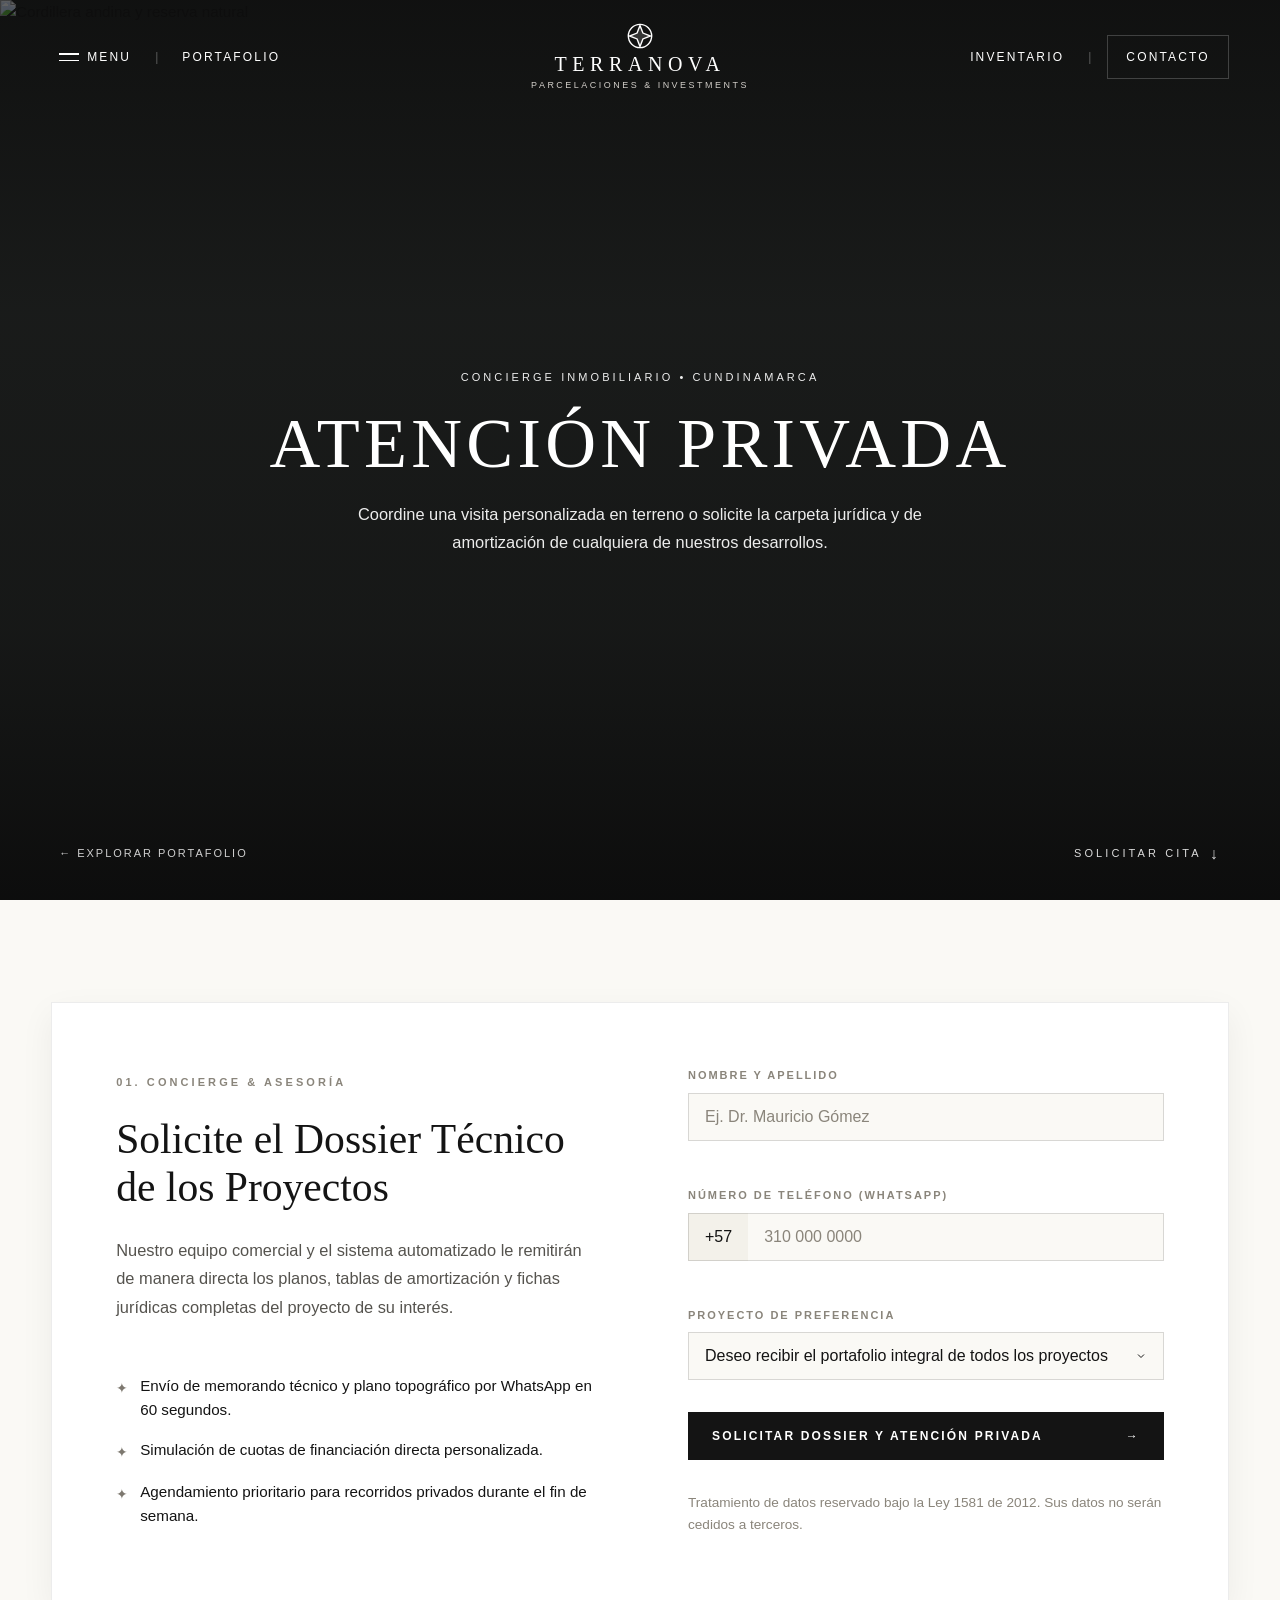
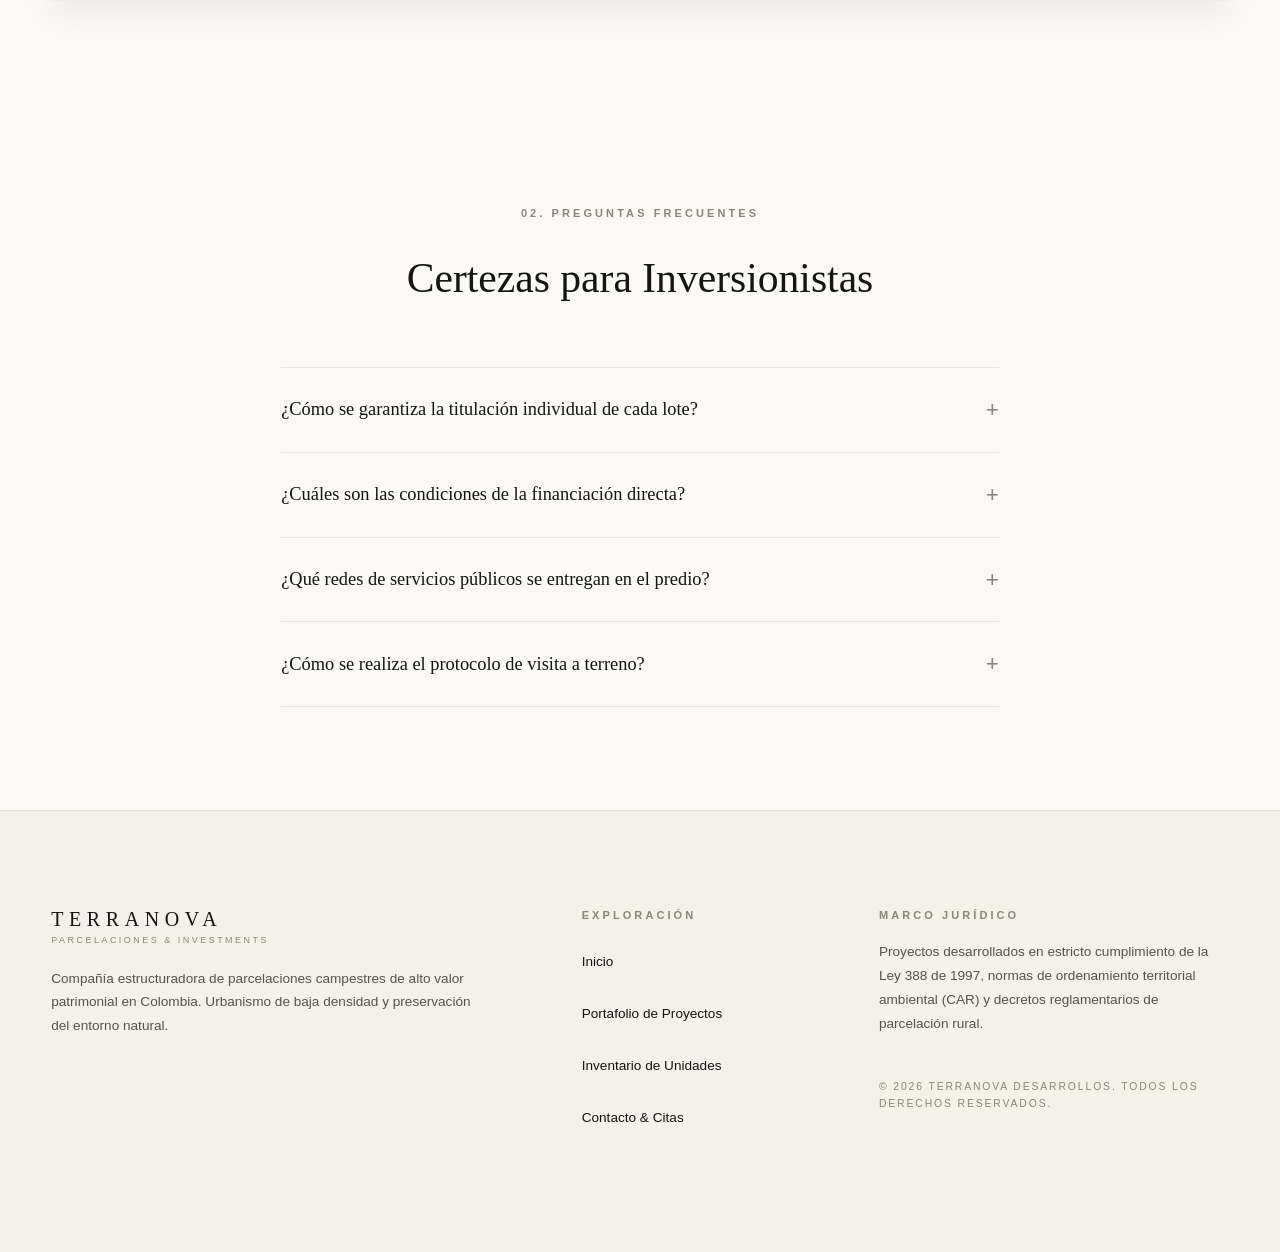
==== contacto.html @ 78be0035 "Hito 3: Sistema Multipagina Discovery, Control, Empalme, Plano Interactivo y Mirador del Arrayan" ====
<!DOCTYPE html>
<html lang="es">
<head>
  <meta charset="UTF-8">
  <meta name="viewport" content="width=device-width, initial-scale=1.0, viewport-fit=cover">
  <meta name="description" content="Atención privada y agendamiento de recorridos en terreno para proyectos campestres Terranova Desarrollos.">
  <meta name="format-detection" content="telephone=no">
  <meta name="theme-color" content="#FAF9F5">
  <meta name="apple-mobile-web-app-capable" content="yes">
  <meta name="apple-mobile-web-app-status-bar-style" content="black-translucent">
  <title>CONTACTO | TERRANOVA Desarrollos Campestres</title>

  <!-- Hojas de Estilo Desacopladas (Estética Quiet Luxury intacta) -->
  <link rel="stylesheet" href="css/variables.css">
  <link rel="stylesheet" href="css/base.css">
  <link rel="stylesheet" href="css/layout.css">
  <link rel="stylesheet" href="css/components.css">
  <link rel="stylesheet" href="css/mobile.css">
</head>
<body class="luxury-body" data-page="contact">

  <!-- ========================================================================
       1. CABECERA FLOTANTE TRANSPARENTE (Idéntica a index.html)
       ======================================================================== -->
  <header class="site-header-luxury" id="siteHeader" data-section="header">
    <div class="header-shell">

      <div class="header-block-left">
        <button type="button" class="btn-menu-trigger" id="menuToggleBtn" aria-expanded="false" aria-controls="luxuryDrawer" aria-label="Abrir menú de navegación">
          <span class="menu-icon-bars" aria-hidden="true">
            <span class="bar-line"></span>
            <span class="bar-line"></span>
          </span>
          <span class="menu-text-label">MENU</span>
        </button>
        <span class="header-divider-pipe" aria-hidden="true">|</span>
        <a href="portafolio.html" class="header-nav-anchor">PORTAFOLIO</a>
      </div>

      <div class="header-block-center">
        <a href="index.html" class="brand-monogram-link" aria-label="Terranova - Inicio">
          <svg class="brand-compass-svg" width="28" height="28" viewBox="0 0 24 24" fill="none" stroke="currentColor" stroke-width="1.2" aria-hidden="true">
            <circle cx="12" cy="12" r="10"/>
            <polygon points="12,3 14.5,9.5 21,12 14.5,14.5 12,21 9.5,14.5 3,12 9.5,9.5 12,3" fill="currentColor" fill-opacity="0.15"/>
          </svg>
          <span class="brand-title-serif" data-bind="brandName">TERRANOVA</span>
          <span class="brand-subtitle-tech" data-bind="brandSubtitle">PARCELACIONES & INVESTMENTS</span>
        </a>
      </div>

      <div class="header-block-right">
        <a href="inventario.html" class="header-nav-anchor">INVENTARIO</a>
        <span class="header-divider-pipe" aria-hidden="true">|</span>
        <a href="contacto.html" class="btn-concierge-ghost">CONTACTO</a>
      </div>

    </div>

    <!-- Menú Desplegable Multipágina -->
    <div class="luxury-drawer-overlay" id="luxuryDrawer" aria-hidden="true">
      <div class="drawer-inner-content">
        <div class="drawer-header-bar">
          <span class="drawer-tag">NAVEGACIÓN GENERAL</span>
          <button type="button" class="btn-drawer-close" id="drawerCloseBtn" aria-label="Cerrar menú">✕</button>
        </div>
        <nav class="drawer-nav-list" aria-label="Navegación principal">
          <a href="index.html" class="drawer-link"><span class="drawer-num">01.</span> INICIO</a>
          <a href="portafolio.html" class="drawer-link"><span class="drawer-num">02.</span> PORTAFOLIO DE PROYECTOS</a>
          <a href="inventario.html" class="drawer-link"><span class="drawer-num">03.</span> INVENTARIO DE UNIDADES</a>
          <a href="#formulario-privado" class="drawer-link"><span class="drawer-num">04.</span> SOLICITAR DOSSIER</a>
          <a href="#faq" class="drawer-link"><span class="drawer-num">05.</span> PREGUNTAS FRECUENTES</a>
        </nav>
        <div class="drawer-footer-meta">
          <p><span data-bind="brandName">TERRANOVA</span> • Cundinamarca, Colombia</p>
        </div>
      </div>
    </div>
  </header>

  <main id="mainContent">

    <!-- ========================================================================
         2. HERO DE CONTACTO PRIVADO (Equivalente a /contact/ en Discovery)
         ======================================================================== -->
    <section class="hero-cinematic-100vh" id="inicio" data-section="hero">
      <div class="hero-backdrop-container">
        <div class="hero-media-wrapper">
          <img src="https://images.unsplash.com/photo-1470071459604-3b5ec3a7fe05?auto=format&fit=crop&w=1920&q=80"
               alt="Cordillera andina y reserva natural"
               class="hero-media-cover">
        </div>
        <div class="hero-vignette-overlay" aria-hidden="true"></div>
      </div>

      <div class="hero-forefront-content">
        <div class="hero-editorial-group">
          <span class="hero-kicker-label">CONCIERGE INMOBILIARIO • CUNDINAMARCA</span>
          <h1 class="hero-serif-title">
            ATENCIÓN PRIVADA
          </h1>
          <p class="hero-tagline-text">
            Coordine una visita personalizada en terreno o solicite la carpeta jurídica y de amortización de cualquiera de nuestros desarrollos.
          </p>
        </div>
      </div>

      <div class="hero-dock-bar">
        <div class="dock-left-controls">
          <a href="portafolio.html" class="btn-hero-sound">← EXPLORAR PORTAFOLIO</a>
        </div>
        <div class="dock-right-scroll">
          <a href="#formulario-privado" class="hero-scroll-indicator" aria-label="Ir al formulario de contacto">
            <span class="scroll-wordmark">SOLICITAR CITA</span>
            <span class="scroll-arrow-down" aria-hidden="true">↓</span>
          </a>
        </div>
      </div>
    </section>

    <!-- ========================================================================
         3. FORMULARIO DE CAPTURA & DOSSIER POR WHATSAPP
         ======================================================================== -->
    <section class="concierge-inquiry-section" id="formulario-privado" data-section="capture">
      <div class="luxury-container">
        <div class="concierge-double-card">

          <div class="concierge-info-side">
            <span class="section-numeric-tag">01. CONCIERGE & ASESORÍA</span>
            <h2 class="concierge-serif-title">Solicite el Dossier Técnico de los Proyectos</h2>
            <p class="concierge-intro-text">
              Nuestro equipo comercial y el sistema automatizado le remitirán de manera directa los planos, tablas de amortización y fichas jurídicas completas del proyecto de su interés.
            </p>

            <div class="concierge-perks-list">
              <div class="perk-row">
                <span class="perk-bullet">✦</span>
                <span class="perk-desc">Envío de memorando técnico y plano topográfico por WhatsApp en 60 segundos.</span>
              </div>
              <div class="perk-row">
                <span class="perk-bullet">✦</span>
                <span class="perk-desc">Simulación de cuotas de financiación directa personalizada.</span>
              </div>
              <div class="perk-row">
                <span class="perk-bullet">✦</span>
                <span class="perk-desc">Agendamiento prioritario para recorridos privados durante el fin de semana.</span>
              </div>
            </div>
          </div>

          <div class="concierge-form-side">
            <form id="mainLeadForm" class="inquiry-clean-form" action="javascript:void(0);" novalidate>
              <input type="hidden" name="origen" value="contacto_luxury_2026">

              <div class="input-field-group">
                <label for="leadName" class="field-label-tech">NOMBRE Y APELLIDO</label>
                <input type="text" id="leadName" name="nombre" class="field-input-tech" placeholder="Ej. Dr. Mauricio Gómez" autocomplete="name" required minlength="3">
                <span class="field-feedback-note" id="leadNameError" aria-live="polite"></span>
              </div>

              <div class="input-field-group">
                <label for="leadPhone" class="field-label-tech">NÚMERO DE TELÉFONO (WHATSAPP)</label>
                <div class="prefix-phone-holder">
                  <span class="country-prefix-tag">+57</span>
                  <input type="tel" id="leadPhone" name="telefono" class="field-input-tech phone-entry" placeholder="310 000 0000" autocomplete="tel" inputmode="numeric" pattern="3[0-9]{9}" maxlength="10" required>
                </div>
                <span class="field-feedback-note" id="leadPhoneError" aria-live="polite"></span>
              </div>

              <div class="input-field-group">
                <label for="leadProject" class="field-label-tech">PROYECTO DE PREFERENCIA</label>
                <div class="select-clean-wrap">
                  <select id="leadProject" name="proyecto" class="field-select-tech">
                    <option value="General">Deseo recibir el portafolio integral de todos los proyectos</option>
                    <option value="Reserva del Bosque Condominio">Reserva del Bosque (Subachoque)</option>
                    <option value="Altos del Valle Parcelación">Altos del Valle (Sopó)</option>
                    <option value="Hacienda Las Palmas">Hacienda Las Palmas (Tabio)</option>
                    <option value="Villas del Country Club">Villas del Country (La Calera)</option>
                    <option value="Torre Andina Mountain Lodges">Torre Andina (Guasca)</option>
                  </select>
                </div>
              </div>

              <button type="submit" id="mainSubmitButton" class="btn-submit-luxury">
                <span class="btn-text">SOLICITAR DOSSIER Y ATENCIÓN PRIVADA</span>
                <span class="btn-arrow" aria-hidden="true">→</span>
              </button>

              <p class="form-disclaimer-text">
                Tratamiento de datos reservado bajo la Ley 1581 de 2012. Sus datos no serán cedidos a terceros.
              </p>
            </form>
          </div>

        </div>
      </div>
    </section>

    <!-- ========================================================================
         4. PREGUNTAS FRECUENTES (02. RESOLUCIÓN DE DUDAS)
         ======================================================================== -->
    <section class="faq-luxury-section" id="faq" data-section="faq">
      <div class="luxury-container reading-width">

        <header class="section-editorial-header text-center-block">
          <span class="section-numeric-tag">02. PREGUNTAS FRECUENTES</span>
          <h2 class="section-serif-headline">Certezas para Inversionistas</h2>
        </header>

        <div class="faq-accordion-chassis">

          <details class="faq-quiet-item">
            <summary class="faq-quiet-header">
              <span class="faq-question-label">¿Cómo se garantiza la titulación individual de cada lote?</span>
              <span class="faq-toggle-cross" aria-hidden="true">+</span>
            </summary>
            <div class="faq-quiet-body">
              <p>Cada desarrollo cuenta con licencia de parcelación aprobada por la autoridad de planeación municipal. Al momento de la negociación se suministra el folio de matrícula inmobiliaria individual e independiente debidamente asignado por la Oficina de Registro de Instrumentos Públicos, garantizando la titularidad del 100% del dominio.</p>
            </div>
          </details>

          <details class="faq-quiet-item">
            <summary class="faq-quiet-header">
              <span class="faq-question-label">¿Cuáles son las condiciones de la financiación directa?</span>
              <span class="faq-toggle-cross" aria-hidden="true">+</span>
            </summary>
            <div class="faq-quiet-body">
              <p>El plan de financiación se pacta directamente con la empresa constructora sin estudio crediticio bancario. Se acuerda una cuota inicial y el saldo restante se distribuye en cuotas mensuales fijas en pesos durante el periodo de entrega convenido.</p>
            </div>
          </details>

          <details class="faq-quiet-item">
            <summary class="faq-quiet-header">
              <span class="faq-question-label">¿Qué redes de servicios públicos se entregan en el predio?</span>
              <span class="faq-toggle-cross" aria-hidden="true">+</span>
            </summary>
            <div class="faq-quiet-body">
              <p>Los proyectos cuentan con redes eléctricas normalizadas y puntos de conexión hídrica en el lindero frontal de cada predio, además de vías de acceso estabilizadas y portería de control de acceso.</p>
            </div>
          </details>

          <details class="faq-quiet-item">
            <summary class="faq-quiet-header">
              <span class="faq-question-label">¿Cómo se realiza el protocolo de visita a terreno?</span>
              <span class="faq-toggle-cross" aria-hidden="true">+</span>
            </summary>
            <div class="faq-quiet-body">
              <p>Las visitas se programan de manera personalizada de martes a domingo. Tras enviar el formulario o escribir a la línea oficial, un asesor de proyectos coordinará el punto de encuentro y le guiará en el recorrido técnico del terreno.</p>
            </div>
          </details>

        </div>

      </div>
    </section>

  </main>

  <!-- ========================================================================
       5. PIE DE PÁGINA EDITORIAL
       ======================================================================== -->
  <footer class="site-footer-luxury" data-section="footer">
    <div class="luxury-container">
      <div class="footer-grid-layout">

        <div class="footer-col-brand">
          <div class="brand-monogram-link is-footer">
            <span class="brand-title-serif" data-bind="brandName">TERRANOVA</span>
            <span class="brand-subtitle-tech" data-bind="brandSubtitle">DESARROLLOS INMOBILIARIOS & PARCELACIONES</span>
          </div>
          <p class="footer-manifesto-text">
            Compañía estructuradora de parcelaciones campestres de alto valor patrimonial en Colombia. Urbanismo de baja densidad y preservación del entorno natural.
          </p>
        </div>

        <div class="footer-col-nav">
          <span class="footer-label-tech">EXPLORACIÓN</span>
          <ul class="footer-clean-menu">
            <li><a href="index.html">Inicio</a></li>
            <li><a href="portafolio.html">Portafolio de Proyectos</a></li>
            <li><a href="inventario.html">Inventario de Unidades</a></li>
            <li><a href="contacto.html">Contacto & Citas</a></li>
          </ul>
        </div>

        <div class="footer-col-legal">
          <span class="footer-label-tech">MARCO JURÍDICO</span>
          <p class="footer-legal-copy">
            Proyectos desarrollados en estricto cumplimiento de la Ley 388 de 1997, normas de ordenamiento territorial ambiental (CAR) y decretos reglamentarios de parcelación rural.
          </p>
          <div class="footer-copyright-tag">
            © 2026 <span data-bind="brandName">TERRANOVA</span> DESARROLLOS. TODOS LOS DERECHOS RESERVADOS.
          </div>
        </div>

      </div>
    </div>
  </footer>

  <!-- Scripts con Carga Diferida -->
  <script src="js/config.js" defer></script>
  <script src="js/data-projects.js" defer></script>
  <script src="js/form-validation.js" defer></script>
  <script src="js/main.js" defer></script>
</body>
</html>
---- css/variables.css ----
/**
 * ========================================================================
 * TERRANOVA DESARROLLOS INMOBILIARIOS
 * ARCHIVO: css/variables.css
 * ESTÁNDAR: Discovery Land Company (Quiet Luxury Luminoso)
 * BASE: Marfil cálido (#FAF9F5 / #F4F3EE), Arena suave y Blanco puro.
 * CONTROL: Variables preparadas para sobreescritura desde control.html
 * ========================================================================
 */

:root {
  /* ------------------------------------------------------------------------
   * 1. PALETA CROMÁTICA LUMINOSA (Estándar Discovery Land Co)
   * Fondos claros, aireados y naturales. Cero negro opresivo por defecto.
   * ------------------------------------------------------------------------ */
  /* Fondos Generales (Luz y Limpieza) */
  --color-bg-canvas: #FAF9F5;           /* Marfil claro / arena suave Discovery */
  --color-bg-surface: #FFFFFF;          /* Blanco puro para tarjetas y bloques */
  --color-bg-subtle: #F3F1EA;           /* Tono arena tenue para alternancia de secciones */
  --color-bg-dock: rgba(250, 249, 245, 0.92); /* Fondo translúcido claro para cabecera al scroll */

  /* Textos Principales (Lectura Editorial de Alta Gama) */
  --color-text-main: #141414;           /* Grafito profundo de alta legibilidad */
  --color-text-muted: #55534E;          /* Piedra / arcilla para subtítulos */
  --color-text-subtle: #8A857B;         /* Metadatos técnicos y numeraciones */

  /* Bordes & Separadores Finos */
  --color-border-subtle: rgba(20, 20, 20, 0.08);
  --color-border-medium: rgba(20, 20, 20, 0.15);
  --color-border-focus: #141414;

  /* Entorno Hero (Única zona oscura cinematográfica para resaltar el paisaje) */
  --color-hero-text: #FFFFFF;           /* Blanco óptico puro para el Hero */
  --color-hero-muted: #D3CFCA;          /* Subtítulos en Hero */
  --color-hero-border: rgba(255, 255, 255, 0.2);
  --color-hero-pill-bg: rgba(20, 20, 20, 0.45);
  --color-hero-vignette: linear-gradient(
    180deg,
    rgba(10, 10, 10, 0.65) 0%,
    rgba(10, 10, 10, 0.15) 35%,
    rgba(10, 10, 10, 0.3) 70%,
    rgba(10, 10, 10, 0.85) 100%
  );

  /* Acentos de Tierra y Lujo Silencioso */
  --color-tierra-cruda: #7D786F;
  --color-oro-viejo: #B8976C;
  --color-acento-hover: #000000;

  /* ------------------------------------------------------------------------
   * 2. SISTEMA TIPOGRÁFICO "QUIET LUXURY"
   * ------------------------------------------------------------------------ */
  --font-serif-editorial: "Didot", "Bodoni MT", "Cinzel", "Playfair Display", "Georgia", "Times New Roman", serif;
  --font-sans-technical: "Montserrat", -apple-system, BlinkMacSystemFont, "Segoe UI", Roboto, sans-serif;
  --font-sans-body: "Inter", -apple-system, BlinkMacSystemFont, "Segoe UI", Roboto, "Helvetica Neue", Arial, sans-serif;

  /* Escala de Tamaños */
  --text-hero-headline: clamp(2.3rem, 5.5vw, 4.4rem);
  --text-section-headline: clamp(1.8rem, 3.5vw, 2.6rem);
  --text-card-title: clamp(1.15rem, 1.4vw, 1.35rem);
  --text-body-lead: clamp(1.025rem, 1.2vw, 1.15rem);
  --text-body-regular: 0.95rem;
  --text-body-small: 0.85rem;
  --text-tech-nav: 0.75rem;             /* Navegación mayúscula Discovery */
  --text-tech-tag: 0.6875rem;           /* Kicker labels y numeraciones */

  /* Espaciado Tipográfico (Tracking) */
  --tracking-normal: 0;
  --tracking-wide: 0.06em;
  --tracking-wider: 0.18em;             /* Estándar técnico Discovery */
  --tracking-widest: 0.28em;            /* Kicker labels */

  /* Alturas de Línea */
  --leading-none: 1;
  --leading-tight: 1.15;
  --leading-snug: 1.3;
  --leading-normal: 1.6;
  --leading-relaxed: 1.75;

  /* ------------------------------------------------------------------------
   * 3. DIRECTIVA 4: ERGONOMÍA TÁCTIL, iOS SAFARI & NOTCH
   * ------------------------------------------------------------------------ */
  --touch-target-min: 44px;             /* Mínimo táctil Apple/Google */
  --input-font-size-safe: 16px;         /* Anula zoom forzado en iOS Safari */
  --input-height-safe: 48px;
  --safe-area-top: env(safe-area-inset-top, 0px);
  --safe-area-bottom: env(safe-area-inset-bottom, 0px);
  --safe-area-left: env(safe-area-inset-left, 0px);
  --safe-area-right: env(safe-area-inset-right, 0px);

  /* Despeje obligatorio de la cabecera fija contra colisiones de texto */
  --header-clearance: calc(var(--safe-area-top) + 110px);

  /* ------------------------------------------------------------------------
   * 4. RITMO ESPACIAL & CONTENEDORES
   * ------------------------------------------------------------------------ */
  --space-2xs: 4px;
  --space-xs: 8px;
  --space-sm: 12px;
  --space-md: 16px;
  --space-lg: 24px;
  --space-xl: 32px;
  --space-2xl: 48px;
  --space-3xl: 64px;
  --space-4xl: 96px;
  --space-section: clamp(72px, 8vw, 120px);

  --container-max-width: 1360px;
  --container-reading-width: 820px;
  --container-padding: clamp(20px, 4vw, 56px);

  /* Proporciones de Imagen y Video (Directiva 2) */
  --aspect-cinematic: 16 / 9;

  /* Capas de Profundidad */
  --z-negative: -1;
  --z-base: 1;
  --z-dock: 20;
  --z-floating: 50;
  --z-header: 100;
  --z-drawer-overlay: 200;

  /* Sombras Sutiles de Lujo */
  --shadow-subtle: 0 4px 20px rgba(0, 0, 0, 0.05);
  --shadow-card: 0 12px 32px rgba(0, 0, 0, 0.06);
  --shadow-floating: 0 16px 40px rgba(0, 0, 0, 0.12);

  /* Transiciones */
  --transition-fast: 0.2s cubic-bezier(0.2, 0, 0, 1);
  --transition-smooth: 0.4s cubic-bezier(0.16, 1, 0.3, 1);
}
---- css/base.css ----
/**
 * ========================================================================
 * TERRANOVA DESARROLLOS INMOBILIARIOS
 * ARCHIVO: css/base.css
 * ESTÁNDAR: Discovery Land Company (Quiet Luxury Luminoso)
 * PROPÓSITO: Reseteo universal, tipografía base, medios 16:9 y accesibilidad
 * DIRECTIVAS: D2 (16:9 object-fit), D3 (<0.4s), D4 (16px iOS), D6 (<1.000 líneas)
 * ========================================================================
 */

/* ------------------------------------------------------------------------
 * 1. RESETEO UNIVERSAL Y NORMALIZACIÓN CROSS-BROWSER
 * ------------------------------------------------------------------------ */
*,
*::before,
*::after {
  box-sizing: border-box;
  margin: 0;
  padding: 0;
  -webkit-tap-highlight-color: transparent;
}

html {
  font-size: 100%;
  scroll-behavior: smooth;
  -webkit-text-size-adjust: 100%;
}

body {
  font-family: var(--font-sans-body);
  font-size: var(--text-body-regular);
  line-height: var(--leading-normal);
  color: var(--color-text-main);
  background-color: var(--color-bg-canvas);
  text-rendering: optimizeLegibility;
  -webkit-font-smoothing: antialiased;
  -moz-osx-font-smoothing: grayscale;
  overflow-x: hidden;
}

/* ------------------------------------------------------------------------
 * 2. JERARQUÍA TIPOGRÁFICA BASE (Heredable sin colisiones)
 * ------------------------------------------------------------------------ */
h1, h2, h3, h4 {
  font-family: var(--font-serif-editorial);
  font-weight: 300;
  line-height: var(--leading-tight);
  color: inherit;
}

p {
  color: inherit;
  margin-bottom: var(--space-sm);
}

p:last-child {
  margin-bottom: 0;
}

a {
  color: inherit;
  text-decoration: none;
  transition: color var(--transition-fast), opacity var(--transition-fast);
}

ul, ol {
  list-style: none;
}

/* ------------------------------------------------------------------------
 * 3. TRATAMIENTO AUTOMÁTICO DE FOTOS Y VIDEOS (Directiva 2)
 * Garantiza encuadre 16:9 sin deformaciones ni saltos de maquetación.
 * ------------------------------------------------------------------------ */
img,
video,
iframe,
svg {
  display: block;
  max-width: 100%;
}

img {
  height: auto;
}

.img-auto-fit {
  width: 100%;
  aspect-ratio: var(--aspect-cinematic);
  object-fit: cover;
  object-position: center;
}

/* ------------------------------------------------------------------------
 * 4. BLINDAJE DE FORMULARIOS & BOTONES (Directiva 4: iOS Safari 16px)
 * ------------------------------------------------------------------------ */
input,
select,
textarea,
button {
  font-family: inherit;
  color: inherit;
}

input,
select,
textarea {
  font-size: var(--input-font-size-safe); /* Piso obligatorio de 16px contra auto-zoom en iOS */
  line-height: var(--leading-normal);
}

button {
  cursor: pointer;
  background: none;
  border: none;
}

/* Prevención de enlaces telefónicos azules automáticos en Safari */
a[href^="tel"] {
  color: inherit;
  text-decoration: none;
}

/* ------------------------------------------------------------------------
 * 5. ACCESIBILIDAD, UTILIDADES Y ESTADO SIN SCRIPT
 * ------------------------------------------------------------------------ */
:focus-visible {
  outline: 1px solid var(--color-border-focus);
  outline-offset: 3px;
}

.sr-only {
  position: absolute;
  width: 1px;
  height: 1px;
  padding: 0;
  margin: -1px;
  overflow: hidden;
  clip: rect(0, 0, 0, 0);
  white-space: nowrap;
  border: 0;
}

.noscript-alert {
  padding: var(--space-lg);
  border: 1px solid var(--color-border-medium);
  background-color: var(--color-bg-surface);
  color: var(--color-text-main);
  font-family: var(--font-sans-body);
  font-size: var(--text-body-small);
  text-align: center;
}

/* Utilidad de selección de texto elegante */
::selection {
  background-color: var(--color-text-main);
  color: var(--color-bg-surface);
}
---- css/layout.css ----
/**
 * ========================================================================
 * TERRANOVA DESARROLLOS INMOBILIARIOS
 * ARCHIVO: css/layout.css
 * ESTÁNDAR: Discovery Land Company (Quiet Luxury Luminoso)
 * BASE: Marfil #FAF9F5, Blanco Puro #FFFFFF, Grafito #141414
 * DIRECTIVAS: D2, D3 (<0.4s), D4 (Touch >=44px, Notch, Inputs 16px), D6 (<1.000 líneas)
 * ========================================================================
 */

/* ------------------------------------------------------------------------
 * 1. NORMALIZACIÓN ESPACIAL & BODY LUMINOSO
 * ------------------------------------------------------------------------ */
*, *::before, *::after {
  box-sizing: border-box;
  margin: 0;
  padding: 0;
}

html {
  font-size: 16px;
  scroll-behavior: smooth;
  -webkit-text-size-adjust: 100%;
  text-rendering: optimizeLegibility;
  -webkit-font-smoothing: antialiased;
  -moz-osx-font-smoothing: grayscale;
}

body.luxury-body {
  background-color: var(--color-bg-canvas);
  color: var(--color-text-main);
  font-family: var(--font-sans-body);
  font-size: var(--text-body-regular);
  line-height: var(--leading-normal);
  overflow-x: hidden;
  width: 100%;
  min-height: 100vh;
  min-height: 100dvh;
  position: relative;
  padding-left: var(--safe-area-left);
  padding-right: var(--safe-area-right);
}

/* ------------------------------------------------------------------------
 * 2. CONTENEDORES MAESTROS
 * ------------------------------------------------------------------------ */
.luxury-container {
  width: 100%;
  max-width: var(--container-max-width);
  margin-inline: auto;
  padding-inline: var(--container-padding);
}

.luxury-container.reading-width {
  max-width: var(--container-reading-width);
}

/* ------------------------------------------------------------------------
 * 3. CABECERA FLOTANTE TRANSPARENTE (Estándar Discovery Land Co)
 * Sobre el Hero: transparente con tipografía blanca.
 * Al hacer scroll: fondo marfil suave con tipografía grafito oscuro.
 * ------------------------------------------------------------------------ */
.site-header-luxury {
  position: fixed;
  top: 0;
  left: 0;
  width: 100%;
  z-index: var(--z-header);
  background-color: transparent;
  border-bottom: 1px solid transparent;
  padding-top: calc(var(--safe-area-top) + 18px);
  padding-bottom: 18px;
  padding-inline: var(--container-padding);
  transition: background-color var(--transition-smooth), border-color var(--transition-smooth), padding var(--transition-smooth), color var(--transition-smooth);
}

.site-header-luxury.is-scrolled {
  background-color: var(--color-bg-dock);
  backdrop-filter: blur(18px);
  -webkit-backdrop-filter: blur(18px);
  border-bottom: 1px solid var(--color-border-subtle);
  padding-top: calc(var(--safe-area-top) + 12px);
  padding-bottom: 12px;
}

.header-shell {
  display: flex;
  align-items: center;
  justify-content: space-between;
  width: 100%;
  max-width: var(--container-max-width);
  margin-inline: auto;
}

/* Bloque Izquierdo: Menú Técnico + Portafolio */
.header-block-left {
  flex: 1;
  display: flex;
  align-items: center;
  justify-content: flex-start;
  gap: var(--space-md);
}

.btn-menu-trigger {
  min-height: var(--touch-target-min);
  min-width: var(--touch-target-min);
  display: inline-flex;
  align-items: center;
  gap: var(--space-xs);
  background: transparent;
  border: none;
  cursor: pointer;
  color: var(--color-hero-text);
  padding-inline: var(--space-xs);
  font-family: var(--font-sans-technical);
  font-size: var(--text-tech-nav);
  font-weight: 500;
  letter-spacing: var(--tracking-wider);
  text-transform: uppercase;
  transition: opacity var(--transition-fast), color var(--transition-smooth);
}

.site-header-luxury.is-scrolled .btn-menu-trigger {
  color: var(--color-text-main);
}

.btn-menu-trigger:hover,
.btn-menu-trigger:focus-visible {
  opacity: 0.7;
  outline: none;
}

.menu-icon-bars {
  display: flex;
  flex-direction: column;
  justify-content: center;
  gap: 5px;
  width: 20px;
  height: 14px;
}

.menu-icon-bars .bar-line {
  display: block;
  width: 100%;
  height: 1.5px;
  background-color: currentColor;
}

.header-divider-pipe {
  color: var(--color-hero-text);
  opacity: 0.3;
  font-size: var(--text-tech-nav);
  user-select: none;
  transition: color var(--transition-smooth);
}

.site-header-luxury.is-scrolled .header-divider-pipe {
  color: var(--color-text-main);
}

.header-nav-anchor {
  min-height: var(--touch-target-min);
  display: inline-flex;
  align-items: center;
  color: var(--color-hero-text);
  text-decoration: none;
  font-family: var(--font-sans-technical);
  font-size: var(--text-tech-nav);
  font-weight: 500;
  letter-spacing: var(--tracking-wider);
  text-transform: uppercase;
  padding-inline: var(--space-xs);
  transition: opacity var(--transition-fast), color var(--transition-smooth);
}

.site-header-luxury.is-scrolled .header-nav-anchor {
  color: var(--color-text-main);
}

.header-nav-anchor:hover,
.header-nav-anchor:focus-visible {
  opacity: 0.7;
  outline: none;
}

/* Bloque Central: Emblema y Monograma */
.header-block-center {
  flex: 1.2;
  display: flex;
  align-items: center;
  justify-content: center;
}

.brand-monogram-link {
  display: flex;
  flex-direction: column;
  align-items: center;
  text-decoration: none;
  color: var(--color-hero-text);
  text-align: center;
  padding: var(--space-2xs) var(--space-md);
  min-height: var(--touch-target-min);
  justify-content: center;
  transition: opacity var(--transition-fast), color var(--transition-smooth);
}

.site-header-luxury.is-scrolled .brand-monogram-link {
  color: var(--color-text-main);
}

.brand-compass-svg {
  width: 28px;
  height: 28px;
  display: block;
  margin-bottom: 4px;
  color: currentColor;
  flex-shrink: 0;
}

.brand-title-serif {
  font-family: var(--font-serif-editorial);
  font-size: 1.25rem;
  letter-spacing: var(--tracking-widest);
  font-weight: 400;
  line-height: var(--leading-none);
  text-transform: uppercase;
}

.brand-subtitle-tech {
  font-family: var(--font-sans-technical);
  font-size: 0.56rem;
  letter-spacing: var(--tracking-widest);
  font-weight: 500;
  color: var(--color-hero-muted);
  text-transform: uppercase;
  margin-top: 4px;
  transition: color var(--transition-smooth);
}

.site-header-luxury.is-scrolled .brand-subtitle-tech {
  color: var(--color-text-subtle);
}

/* Bloque Derecho: Contacto y Botón Concierge Ghost */
.header-block-right {
  flex: 1;
  display: flex;
  align-items: center;
  justify-content: flex-end;
  gap: var(--space-md);
}

.btn-concierge-ghost {
  min-height: var(--touch-target-min);
  display: inline-flex;
  align-items: center;
  justify-content: center;
  padding-inline: 18px;
  background-color: transparent;
  color: var(--color-hero-text);
  border: 1px solid var(--color-hero-border);
  border-radius: 0;
  text-decoration: none;
  font-family: var(--font-sans-technical);
  font-size: var(--text-tech-nav);
  font-weight: 500;
  letter-spacing: var(--tracking-wider);
  text-transform: uppercase;
  transition: all var(--transition-fast);
}

.site-header-luxury.is-scrolled .btn-concierge-ghost {
  color: var(--color-text-main);
  border-color: var(--color-border-medium);
}

.btn-concierge-ghost:hover,
.btn-concierge-ghost:focus-visible {
  background-color: var(--color-hero-text);
  color: var(--color-text-main);
  border-color: var(--color-hero-text);
  outline: none;
}

.site-header-luxury.is-scrolled .btn-concierge-ghost:hover {
  background-color: var(--color-text-main);
  color: var(--color-bg-surface);
  border-color: var(--color-text-main);
}

/* ------------------------------------------------------------------------
 * 4. DRAWER MINIMALISTA PANTALLA COMPLETA (Luminoso Marfil / Grafito)
 * ------------------------------------------------------------------------ */
.luxury-drawer-overlay {
  position: fixed;
  inset: 0;
  z-index: var(--z-drawer-overlay);
  background-color: var(--color-bg-canvas);
  color: var(--color-text-main);
  opacity: 0;
  visibility: hidden;
  pointer-events: none;
  transition: opacity var(--transition-smooth), visibility var(--transition-smooth);
}

.luxury-drawer-overlay.is-open {
  opacity: 1;
  visibility: visible;
  pointer-events: auto;
}

.drawer-inner-content {
  display: flex;
  flex-direction: column;
  justify-content: space-between;
  width: 100%;
  height: 100%;
  max-width: var(--container-max-width);
  margin-inline: auto;
  padding: calc(var(--safe-area-top) + var(--space-xl)) var(--container-padding) calc(var(--safe-area-bottom) + var(--space-xl));
}

.drawer-header-bar {
  display: flex;
  justify-content: space-between;
  align-items: center;
  border-bottom: 1px solid var(--color-border-subtle);
  padding-bottom: var(--space-md);
}

.drawer-tag {
  font-family: var(--font-sans-technical);
  font-size: var(--text-tech-tag);
  letter-spacing: var(--tracking-widest);
  color: var(--color-text-subtle);
  text-transform: uppercase;
}

.btn-drawer-close {
  min-height: var(--touch-target-min);
  min-width: var(--touch-target-min);
  display: inline-flex;
  align-items: center;
  justify-content: center;
  background: transparent;
  border: none;
  color: var(--color-text-main);
  font-size: 1.5rem;
  cursor: pointer;
  transition: opacity var(--transition-fast);
}

.btn-drawer-close:hover,
.btn-drawer-close:focus-visible {
  opacity: 0.5;
  outline: none;
}

.drawer-nav-list {
  display: flex;
  flex-direction: column;
  gap: var(--space-md);
  margin-block: auto;
  padding-block: var(--space-xl);
}

.drawer-link {
  min-height: var(--touch-target-min);
  display: flex;
  align-items: center;
  color: var(--color-text-main);
  text-decoration: none;
  font-family: var(--font-serif-editorial);
  font-size: clamp(1.6rem, 3.5vw, 2.5rem);
  font-weight: 300;
  letter-spacing: var(--tracking-wide);
  text-transform: uppercase;
  transition: color var(--transition-fast), transform var(--transition-fast);
}

.drawer-link:hover,
.drawer-link:focus-visible {
  color: var(--color-tierra-cruda);
  transform: translateX(10px);
  outline: none;
}

.drawer-num {
  font-family: var(--font-sans-technical);
  font-size: 0.9rem;
  letter-spacing: var(--tracking-wider);
  color: var(--color-text-subtle);
  margin-right: var(--space-md);
}

.drawer-footer-meta {
  border-top: 1px solid var(--color-border-subtle);
  padding-top: var(--space-md);
  font-family: var(--font-sans-technical);
  font-size: var(--text-tech-tag);
  letter-spacing: var(--tracking-wider);
  color: var(--color-text-subtle);
  text-transform: uppercase;
}

/* ------------------------------------------------------------------------
 * 5. HERO CINEMATOGRÁFICO A PANTALLA COMPLETA (100vh)
 * Con despeje obligatorio superior (--header-clearance) contra colisiones.
 * ------------------------------------------------------------------------ */
.hero-cinematic-100vh {
  position: relative;
  width: 100%;
  height: 100vh;
  height: 100dvh;
  min-height: 680px;
  display: flex;
  flex-direction: column;
  justify-content: space-between;
  overflow: hidden;
  background-color: #1c1e1d;
}

.hero-backdrop-container {
  position: absolute;
  inset: 0;
  width: 100%;
  height: 100%;
  z-index: 0;
  overflow: hidden;
}

.hero-media-wrapper {
  width: 100%;
  height: 100%;
}

.hero-media-cover {
  width: 100%;
  height: 100%;
  object-fit: cover;
  object-position: center 40%;
}

.hero-vignette-overlay {
  position: absolute;
  inset: 0;
  background: var(--color-hero-vignette);
  pointer-events: none;
}

.hero-forefront-content {
  position: relative;
  z-index: var(--z-base);
  margin-block: auto;
  padding-top: var(--header-clearance);
  text-align: center;
  max-width: 960px;
  margin-inline: auto;
  padding-inline: var(--container-padding);
}

.hero-editorial-group {
  display: flex;
  flex-direction: column;
  align-items: center;
  gap: var(--space-md);
}

.hero-kicker-label {
  font-family: var(--font-sans-technical);
  font-size: var(--text-tech-tag);
  font-weight: 500;
  letter-spacing: var(--tracking-widest);
  color: var(--color-hero-text);
  text-transform: uppercase;
  opacity: 0.92;
}

.hero-serif-title {
  font-family: var(--font-serif-editorial);
  font-size: var(--text-hero-headline);
  font-weight: 300;
  line-height: var(--leading-tight);
  letter-spacing: var(--tracking-wide);
  text-transform: uppercase;
  color: var(--color-hero-text);
  max-width: 880px;
}

.hero-tagline-text {
  font-family: var(--font-sans-body);
  font-size: var(--text-body-lead);
  font-weight: 300;
  line-height: var(--leading-relaxed);
  color: var(--color-hero-text);
  opacity: 0.92;
  max-width: 660px;
}

.hero-pill-bar {
  display: inline-flex;
  align-items: center;
  gap: var(--space-xs);
  background-color: var(--color-hero-pill-bg);
  backdrop-filter: blur(16px);
  -webkit-backdrop-filter: blur(16px);
  border: 1px solid var(--color-hero-border);
  border-radius: 9999px;
  padding: 4px 16px;
  margin-top: var(--space-xl);
}

.pill-action-item {
  min-height: var(--touch-target-min);
  display: inline-flex;
  align-items: center;
  color: var(--color-hero-text);
  text-decoration: none;
  font-family: var(--font-sans-technical);
  font-size: var(--text-tech-tag);
  font-weight: 500;
  letter-spacing: var(--tracking-wider);
  text-transform: uppercase;
  padding-inline: 10px;
  opacity: 0.8;
  transition: opacity var(--transition-fast);
}

.pill-action-item.is-active,
.pill-action-item:hover,
.pill-action-item:focus-visible {
  opacity: 1;
  outline: none;
}

.pill-dot-sep {
  color: var(--color-hero-text);
  opacity: 0.35;
  font-size: 0.6rem;
  user-select: none;
}

.hero-dock-bar {
  position: relative;
  z-index: var(--z-dock);
  display: flex;
  justify-content: space-between;
  align-items: center;
  width: 100%;
  max-width: var(--container-max-width);
  margin-inline: auto;
  padding: var(--space-md) var(--container-padding) calc(var(--safe-area-bottom) + 24px);
}

.btn-hero-sound {
  min-height: var(--touch-target-min);
  display: inline-flex;
  align-items: center;
  gap: var(--space-xs);
  background: transparent;
  border: none;
  color: var(--color-hero-text);
  cursor: pointer;
  font-family: var(--font-sans-technical);
  font-size: var(--text-tech-tag);
  letter-spacing: var(--tracking-wider);
  text-transform: uppercase;
  padding-inline: var(--space-xs);
  opacity: 0.8;
  transition: opacity var(--transition-fast);
}

.btn-hero-sound:hover {
  opacity: 1;
}

.sound-icon-symbol {
  font-family: monospace;
  font-size: 0.85rem;
}

.hero-scroll-indicator {
  min-height: var(--touch-target-min);
  display: inline-flex;
  align-items: center;
  gap: var(--space-xs);
  color: var(--color-hero-text);
  text-decoration: none;
  font-family: var(--font-sans-technical);
  font-size: var(--text-tech-tag);
  letter-spacing: var(--tracking-widest);
  text-transform: uppercase;
  padding-inline: var(--space-xs);
  opacity: 0.85;
  transition: opacity var(--transition-fast), transform var(--transition-fast);
}

.hero-scroll-indicator:hover {
  opacity: 1;
  transform: translateY(2px);
}

.scroll-arrow-down {
  font-size: 1rem;
}

/* ------------------------------------------------------------------------
 * 6. CABECERAS EDITORIALES DE SECCIÓN (Luminosas)
 * ------------------------------------------------------------------------ */
.section-editorial-header {
  display: flex;
  justify-content: space-between;
  align-items: flex-end;
  gap: var(--space-xl);
  border-bottom: 1px solid var(--color-border-subtle);
  padding-bottom: var(--space-xl);
  margin-bottom: var(--space-3xl);
}

.section-editorial-header.text-center-block {
  flex-direction: column;
  align-items: center;
  text-align: center;
  border-bottom: none;
  padding-bottom: 0;
  max-width: var(--container-reading-width);
  margin-inline: auto;
}

.header-titles-stack {
  flex: 1;
  display: flex;
  flex-direction: column;
  gap: var(--space-sm);
}

.section-numeric-tag {
  font-family: var(--font-sans-technical);
  font-size: var(--text-tech-tag);
  font-weight: 600;
  letter-spacing: var(--tracking-widest);
  color: var(--color-text-subtle);
  text-transform: uppercase;
}

.section-serif-headline {
  font-family: var(--font-serif-editorial);
  font-size: var(--text-section-headline);
  font-weight: 300;
  line-height: var(--leading-tight);
  color: var(--color-text-main);
  letter-spacing: var(--tracking-normal);
}

.section-lead-paragraph {
  font-family: var(--font-sans-body);
  font-size: var(--text-body-lead);
  font-weight: 300;
  line-height: var(--leading-relaxed);
  color: var(--color-text-muted);
  max-width: 680px;
  margin-top: var(--space-xs);
}

.header-summary-badge {
  display: flex;
  align-items: center;
  gap: var(--space-sm);
  padding-left: var(--space-xl);
  border-left: 1px solid var(--color-border-subtle);
}

.badge-number {
  font-family: var(--font-serif-editorial);
  font-size: 2.5rem;
  font-weight: 300;
  line-height: var(--leading-none);
  color: var(--color-text-main);
}

.badge-text {
  font-family: var(--font-sans-technical);
  font-size: 0.62rem;
  font-weight: 600;
  letter-spacing: var(--tracking-wider);
  line-height: 1.35;
  color: var(--color-text-subtle);
  text-transform: uppercase;
}

/* ------------------------------------------------------------------------
 * 7. SECCIONES: PORTAFOLIO, CRITERIOS, CINEMA, NOTARIAL (Fondos Claros)
 * ------------------------------------------------------------------------ */
.master-portfolio-section,
.cinema-showcase-section,
.concierge-inquiry-section,
.faq-luxury-section {
  padding-block: var(--space-section);
  background-color: var(--color-bg-canvas);
}

.urbanism-criteria-section,
.notarial-process-section {
  padding-block: var(--space-section);
  background-color: var(--color-bg-subtle);
  border-block: 1px solid var(--color-border-subtle);
}

.projects-editorial-grid {
  display: grid;
  grid-template-columns: repeat(auto-fit, minmax(340px, 1fr));
  gap: var(--space-2xl);
  width: 100%;
}

.criteria-cards-grid {
  display: grid;
  grid-template-columns: repeat(auto-fit, minmax(260px, 1fr));
  gap: var(--space-2xl);
  margin-top: var(--space-3xl);
}

.criterion-luxury-card {
  display: flex;
  flex-direction: column;
  gap: var(--space-md);
  border-top: 1px solid var(--color-border-medium);
  padding-top: var(--space-xl);
}

.criterion-counter {
  font-family: var(--font-serif-editorial);
  font-size: 1.75rem;
  font-weight: 300;
  color: var(--color-text-subtle);
}

.criterion-title {
  font-family: var(--font-serif-editorial);
  font-size: var(--text-card-title);
  font-weight: 400;
  color: var(--color-text-main);
}

.criterion-body {
  font-family: var(--font-sans-body);
  font-size: var(--text-body-regular);
  color: var(--color-text-muted);
  line-height: var(--leading-relaxed);
}

/* Chassis de Video 16:9 (Corrección de capas para centrado perfecto del botón Play) */
.cinema-screen-chassis {
  width: 100%;
  max-width: 1200px;
  margin-inline: auto;
  margin-top: var(--space-3xl);
  border: 1px solid var(--color-border-subtle);
  background-color: #141414;
  box-shadow: var(--shadow-card);
}

.cinema-wrapper-16-9 {
  position: relative;
  width: 100%;
  aspect-ratio: var(--aspect-cinematic);
  overflow: hidden;
}

.cinema-facade-layer {
  position: absolute;
  inset: 0;
  display: flex;
  align-items: center;
  justify-content: center;
}

.cinema-facade-img {
  position: absolute;
  inset: 0;
  width: 100%;
  height: 100%;
  object-fit: cover;
  object-position: center;
  z-index: 0;
}

.cinema-facade-dimmer {
  position: absolute;
  inset: 0;
  z-index: 1;
  background-color: rgba(17, 17, 17, 0.35);
  transition: background-color var(--transition-fast);
}

.cinema-wrapper-16-9:hover .cinema-facade-dimmer {
  background-color: rgba(17, 17, 17, 0.2);
}

.btn-play-minimal {
  position: relative;
  z-index: 2;
  min-height: var(--touch-target-min);
  min-width: var(--touch-target-min);
  width: 76px;
  height: 76px;
  border-radius: 50%;
  border: 1px solid var(--color-hero-text);
  background-color: rgba(17, 17, 17, 0.45);
  backdrop-filter: blur(8px);
  -webkit-backdrop-filter: blur(8px);
  color: var(--color-hero-text);
  display: inline-flex;
  align-items: center;
  justify-content: center;
  cursor: pointer;
  transition: transform var(--transition-fast), background-color var(--transition-fast);
}

.btn-play-minimal:hover {
  transform: scale(1.08);
  background-color: var(--color-hero-text);
  color: var(--color-text-main);
}

.play-triangle-svg {
  width: 24px;
  height: 24px;
  margin-left: 3px;
  display: block;
}

.cinema-caption-meta {
  position: absolute;
  bottom: var(--space-xl);
  left: var(--space-xl);
  right: var(--space-xl);
  z-index: 2;
  display: flex;
  flex-direction: column;
  gap: var(--space-2xs);
  pointer-events: none;
}

.caption-tag {
  font-family: var(--font-sans-technical);
  font-size: var(--text-tech-tag);
  letter-spacing: var(--tracking-widest);
  color: var(--color-hero-muted);
  text-transform: uppercase;
}

.caption-lead {
  font-family: var(--font-sans-body);
  font-size: var(--text-body-small);
  color: var(--color-hero-text);
}

/* Protocolo Notarial Grid */
.protocol-steps-grid {
  display: grid;
  grid-template-columns: repeat(auto-fit, minmax(240px, 1fr));
  gap: var(--space-2xl);
  margin-top: var(--space-3xl);
}

.protocol-step-box {
  display: flex;
  flex-direction: column;
  gap: var(--space-md);
  border-left: 1px solid var(--color-border-medium);
  padding-left: var(--space-xl);
  padding-block: var(--space-xs);
}

.step-large-num {
  font-family: var(--font-serif-editorial);
  font-size: 2.25rem;
  font-weight: 300;
  line-height: var(--leading-none);
  color: var(--color-text-subtle);
}

.step-title {
  font-family: var(--font-serif-editorial);
  font-size: var(--text-card-title);
  font-weight: 400;
  color: var(--color-text-main);
}

.step-text {
  font-family: var(--font-sans-body);
  font-size: var(--text-body-regular);
  color: var(--color-text-muted);
  line-height: var(--leading-relaxed);
}

/* ------------------------------------------------------------------------
 * 8. CONCIERGE & CAPTURA PRIVADA (Luminoso & Elegante)
 * ------------------------------------------------------------------------ */
.concierge-double-card {
  display: grid;
  grid-template-columns: 1fr 1fr;
  gap: var(--space-4xl);
  background-color: var(--color-bg-surface);
  border: 1px solid var(--color-border-subtle);
  box-shadow: var(--shadow-card);
  padding: clamp(32px, 5vw, 72px);
}

.concierge-info-side {
  display: flex;
  flex-direction: column;
  justify-content: center;
  gap: var(--space-lg);
}

.concierge-serif-title {
  font-family: var(--font-serif-editorial);
  font-size: var(--text-section-headline);
  font-weight: 300;
  line-height: var(--leading-tight);
  color: var(--color-text-main);
}

.concierge-intro-text {
  font-family: var(--font-sans-body);
  font-size: var(--text-body-lead);
  color: var(--color-text-muted);
  line-height: var(--leading-relaxed);
}

.concierge-perks-list {
  display: flex;
  flex-direction: column;
  gap: var(--space-md);
  margin-top: var(--space-md);
}

.perk-row {
  display: flex;
  align-items: flex-start;
  gap: var(--space-sm);
}

.perk-bullet {
  color: var(--color-tierra-cruda);
  font-size: 0.85rem;
  margin-top: 4px;
}

.perk-desc {
  font-family: var(--font-sans-body);
  font-size: var(--text-body-regular);
  color: var(--color-text-main);
}

.concierge-form-side {
  display: flex;
  flex-direction: column;
  justify-content: center;
}

.inquiry-clean-form {
  display: flex;
  flex-direction: column;
  gap: var(--space-lg);
}

.input-field-group {
  display: flex;
  flex-direction: column;
  gap: var(--space-xs);
}

.field-label-tech {
  font-family: var(--font-sans-technical);
  font-size: var(--text-tech-tag);
  font-weight: 600;
  letter-spacing: var(--tracking-wider);
  color: var(--color-text-subtle);
  text-transform: uppercase;
}

/* Directiva 4: inputs a 16px para iOS Safari y altura >= 48px */
.field-input-tech,
.field-select-tech {
  width: 100%;
  height: var(--input-height-safe);
  font-family: var(--font-sans-body);
  font-size: var(--input-font-size-safe);
  color: var(--color-text-main);
  background-color: var(--color-bg-canvas);
  border: 1px solid var(--color-border-medium);
  border-radius: 0;
  padding-inline: 16px;
  transition: border-color var(--transition-fast);
}

.field-input-tech:focus,
.field-select-tech:focus {
  outline: none;
  border-color: var(--color-border-focus);
}

.field-input-tech::placeholder {
  color: var(--color-text-subtle);
}

.prefix-phone-holder {
  display: flex;
  width: 100%;
}

.country-prefix-tag {
  min-height: var(--input-height-safe);
  display: inline-flex;
  align-items: center;
  justify-content: center;
  padding-inline: 16px;
  background-color: var(--color-bg-subtle);
  border: 1px solid var(--color-border-medium);
  border-right: none;
  color: var(--color-text-main);
  font-family: var(--font-sans-technical);
  font-size: var(--input-font-size-safe);
  user-select: none;
}

.field-input-tech.phone-entry {
  border-left: none;
}

.select-clean-wrap {
  position: relative;
  width: 100%;
}

.field-select-tech {
  appearance: none;
  -webkit-appearance: none;
  cursor: pointer;
  padding-right: 36px;
  background-image: url("data:image/svg+xml,%3Csvg xmlns='http://www.w3.org/2000/svg' width='12' height='12' viewBox='0 0 24 24' fill='none' stroke='%23141414' stroke-width='2'%3E%3Cpolyline points='6 9 12 15 18 9'%3E%3C/polyline%3E%3C/svg%3E");
  background-repeat: no-repeat;
  background-position: right 16px center;
}

.field-feedback-note {
  font-family: var(--font-sans-technical);
  font-size: var(--text-tech-tag);
  color: var(--color-text-subtle);
  min-height: 14px;
}

.btn-submit-luxury {
  min-height: var(--input-height-safe);
  display: inline-flex;
  align-items: center;
  justify-content: space-between;
  padding-inline: 24px;
  background-color: var(--color-text-main);
  color: var(--color-bg-surface);
  border: none;
  border-radius: 0;
  cursor: pointer;
  font-family: var(--font-sans-technical);
  font-size: var(--text-tech-nav);
  font-weight: 600;
  letter-spacing: var(--tracking-wider);
  text-transform: uppercase;
  transition: background-color var(--transition-fast), transform var(--transition-fast);
  margin-top: var(--space-xs);
}

.btn-submit-luxury:hover {
  background-color: var(--color-acento-hover);
  transform: translateY(-1px);
}

.form-disclaimer-text {
  font-family: var(--font-sans-body);
  font-size: var(--text-body-small);
  color: var(--color-text-subtle);
  line-height: var(--leading-normal);
  margin-top: var(--space-xs);
}

/* ------------------------------------------------------------------------
 * 9. PREGUNTAS FRECUENTES (06. FAQ)
 * ------------------------------------------------------------------------ */
.faq-accordion-chassis {
  display: flex;
  flex-direction: column;
  border-top: 1px solid var(--color-border-subtle);
  margin-top: var(--space-3xl);
}

.faq-quiet-item {
  border-bottom: 1px solid var(--color-border-subtle);
}

.faq-quiet-header {
  min-height: var(--touch-target-min);
  display: flex;
  justify-content: space-between;
  align-items: center;
  padding-block: var(--space-lg);
  cursor: pointer;
  list-style: none;
  user-select: none;
}

.faq-quiet-header::-webkit-details-marker {
  display: none;
}

.faq-question-label {
  font-family: var(--font-serif-editorial);
  font-size: var(--text-card-title);
  font-weight: 400;
  color: var(--color-text-main);
  padding-right: var(--space-md);
}

.faq-toggle-cross {
  font-family: var(--font-sans-technical);
  font-size: 1.4rem;
  color: var(--color-text-subtle);
  transition: transform var(--transition-fast);
}

.faq-quiet-item[open] .faq-toggle-cross {
  transform: rotate(45deg);
}

.faq-quiet-body {
  padding-bottom: var(--space-xl);
  font-family: var(--font-sans-body);
  font-size: var(--text-body-regular);
  color: var(--color-text-muted);
  line-height: var(--leading-relaxed);
}

/* ------------------------------------------------------------------------
 * 10. CONCIERGE FLOTANTE DISCRETO
 * ------------------------------------------------------------------------ */
.floating-concierge-zone {
  position: fixed;
  bottom: calc(var(--safe-area-bottom) + 24px);
  right: calc(var(--safe-area-right) + 24px);
  z-index: var(--z-floating);
  pointer-events: none;
}

.concierge-quiet-pill {
  pointer-events: auto;
  min-height: var(--touch-target-min);
  min-width: var(--touch-target-min);
  display: inline-flex;
  align-items: center;
  gap: 10px;
  padding: 10px 18px;
  background-color: var(--color-bg-surface);
  border: 1px solid var(--color-border-medium);
  border-radius: 9999px;
  color: var(--color-text-main);
  text-decoration: none;
  font-family: var(--font-sans-technical);
  font-size: var(--text-tech-tag);
  font-weight: 600;
  letter-spacing: var(--tracking-wider);
  text-transform: uppercase;
  box-shadow: var(--shadow-floating);
  transition: all var(--transition-fast);
}

.concierge-quiet-pill:hover {
  background-color: var(--color-text-main);
  color: var(--color-bg-surface);
  transform: translateY(-2px);
}

.concierge-dot-live {
  width: 7px;
  height: 7px;
  border-radius: 50%;
  background-color: var(--color-oro-viejo);
  display: inline-block;
}

/* ------------------------------------------------------------------------
 * 11. PIE DE PÁGINA EDITORIAL & LEGAL (Arena Suave)
 * ------------------------------------------------------------------------ */
.site-footer-luxury {
  background-color: var(--color-bg-subtle);
  border-top: 1px solid var(--color-border-subtle);
  padding-top: var(--space-4xl);
  padding-bottom: calc(var(--safe-area-bottom) + var(--space-2xl));
}

.footer-grid-layout {
  display: grid;
  grid-template-columns: 2fr 1fr 1.5fr;
  gap: var(--space-3xl);
  margin-bottom: var(--space-3xl);
}

.footer-col-brand {
  display: flex;
  flex-direction: column;
  gap: var(--space-md);
  align-items: flex-start;
}

.brand-monogram-link.is-footer {
  align-items: flex-start;
  padding: 0;
  text-align: left;
  color: var(--color-text-main);
}

.brand-monogram-link.is-footer .brand-subtitle-tech {
  color: var(--color-text-subtle);
}

.footer-manifesto-text {
  font-family: var(--font-sans-body);
  font-size: var(--text-body-small);
  color: var(--color-text-muted);
  line-height: var(--leading-relaxed);
  max-width: 420px;
}

.footer-col-nav,
.footer-col-legal {
  display: flex;
  flex-direction: column;
  gap: var(--space-md);
}

.footer-label-tech {
  font-family: var(--font-sans-technical);
  font-size: var(--text-tech-tag);
  font-weight: 600;
  letter-spacing: var(--tracking-widest);
  color: var(--color-text-subtle);
  text-transform: uppercase;
}

.footer-clean-menu {
  list-style: none;
  display: flex;
  flex-direction: column;
  gap: var(--space-xs);
}

.footer-clean-menu a {
  min-height: var(--touch-target-min);
  display: inline-flex;
  align-items: center;
  color: var(--color-text-main);
  text-decoration: none;
  font-family: var(--font-sans-body);
  font-size: var(--text-body-small);
  transition: color var(--transition-fast);
}

.footer-clean-menu a:hover {
  color: var(--color-text-subtle);
}

.footer-legal-copy {
  font-family: var(--font-sans-body);
  font-size: var(--text-body-small);
  color: var(--color-text-muted);
  line-height: var(--leading-relaxed);
}

.footer-copyright-tag {
  font-family: var(--font-sans-technical);
  font-size: 0.65rem;
  letter-spacing: var(--tracking-wider);
  color: var(--color-text-subtle);
  margin-top: var(--space-md);
}

/* ------------------------------------------------------------------------
 * 12. RESPONSIVIDAD & COLAPSOS ESTRUCTURALES
 * ------------------------------------------------------------------------ */
@media (max-width: 1024px) {
  .concierge-double-card {
    grid-template-columns: 1fr;
    gap: var(--space-2xl);
  }

  .footer-grid-layout {
    grid-template-columns: 1fr 1fr;
    gap: var(--space-2xl);
  }

  .footer-col-brand {
    grid-column: 1 / -1;
  }
}

@media (max-width: 768px) {
  .site-header-luxury {
    padding-top: calc(var(--safe-area-top) + 14px);
    padding-bottom: 14px;
  }

  .header-block-left .header-nav-anchor,
  .header-block-left .header-divider-pipe,
  .header-block-right .header-divider-pipe,
  .header-block-right .header-nav-anchor {
    display: none;
  }

  .btn-concierge-ghost {
    padding-inline: 12px;
    font-size: 0.7rem;
  }

  .hero-pill-bar {
    display: none;
  }

  .section-editorial-header {
    flex-direction: column;
    align-items: flex-start;
  }

  .header-summary-badge {
    padding-left: 0;
    border-left: none;
    border-top: 1px solid var(--color-border-subtle);
    padding-top: var(--space-md);
    width: 100%;
  }

  .footer-grid-layout {
    grid-template-columns: 1fr;
    gap: var(--space-2xl);
  }
}
---- css/components.css ----
/**
 * ========================================================================
 * TERRANOVA DESARROLLOS INMOBILIARIOS
 * ARCHIVO: css/components.css
 * ESTÁNDAR: Discovery Land Company (Quiet Luxury Luminoso)
 * PROPÓSITO: Tarjetas, modal, video 16:9, galería (máx. 5) y pines circulares en plano
 * DIRECTIVAS: D2 (16:9), D4 (Touch >=44px), D6 (<1.000 líneas), D7 (Modelo real)
 * ========================================================================
 */

/* ------------------------------------------------------------------------
 * 1. TARJETAS EDITORIALES DE PROYECTOS MACRO (5 Desarrollos)
 * ------------------------------------------------------------------------ */
.project-editorial-card {
  display: flex;
  flex-direction: column;
  background-color: var(--color-bg-surface);
  border: 1px solid var(--color-border-subtle);
  box-shadow: var(--shadow-subtle);
  transition: transform var(--transition-smooth), box-shadow var(--transition-smooth), border-color var(--transition-fast);
  overflow: hidden;
}

.project-editorial-card:hover {
  transform: translateY(-4px);
  box-shadow: var(--shadow-card);
  border-color: var(--color-border-medium);
}

.project-card-visual-chassis {
  position: relative;
  width: 100%;
  background-color: #1c1e1d;
  overflow: hidden;
}

.project-aspect-ratio-16-9 {
  position: relative;
  width: 100%;
  aspect-ratio: var(--aspect-cinematic);
  overflow: hidden;
}

.project-card-cover-photo {
  width: 100%;
  height: 100%;
  object-fit: cover;
  object-position: center;
  transition: transform 0.8s cubic-bezier(0.16, 1, 0.3, 1);
}

.project-editorial-card:hover .project-card-cover-photo {
  transform: scale(1.04);
}

.project-visual-shade {
  position: absolute;
  inset: 0;
  background: linear-gradient(
    180deg,
    rgba(20, 20, 20, 0.45) 0%,
    rgba(20, 20, 20, 0) 45%,
    rgba(20, 20, 20, 0.25) 100%
  );
  pointer-events: none;
}

.project-top-badges {
  position: absolute;
  top: var(--space-md);
  left: var(--space-md);
  right: var(--space-md);
  display: flex;
  justify-content: space-between;
  align-items: center;
  z-index: var(--z-base);
  pointer-events: none;
}

.badge-index-tech {
  font-family: var(--font-serif-editorial);
  font-size: 1.1rem;
  font-weight: 400;
  color: var(--color-hero-text);
  letter-spacing: var(--tracking-wide);
}

.badge-typology-quiet {
  font-family: var(--font-sans-technical);
  font-size: 0.65rem;
  font-weight: 600;
  letter-spacing: var(--tracking-wider);
  text-transform: uppercase;
  color: var(--color-hero-text);
  background-color: rgba(20, 20, 20, 0.55);
  backdrop-filter: blur(8px);
  -webkit-backdrop-filter: blur(8px);
  border: 1px solid var(--color-hero-border);
  padding: 5px 12px;
}

.project-card-data-body {
  display: flex;
  flex-direction: column;
  flex: 1;
  padding: var(--space-xl);
  gap: var(--space-lg);
}

.project-header-group {
  display: flex;
  flex-direction: column;
  gap: var(--space-xs);
}

.project-location-meta {
  font-family: var(--font-sans-technical);
  font-size: var(--text-tech-tag);
  font-weight: 600;
  letter-spacing: var(--tracking-wider);
  text-transform: uppercase;
  color: var(--color-text-subtle);
}

.project-serif-name {
  font-family: var(--font-serif-editorial);
  font-size: clamp(1.35rem, 1.8vw, 1.65rem);
  font-weight: 400;
  line-height: var(--leading-snug);
  color: var(--color-text-main);
}

.project-brief-narrative {
  font-family: var(--font-sans-body);
  font-size: var(--text-body-small);
  line-height: var(--leading-relaxed);
  color: var(--color-text-muted);
  margin-top: var(--space-2xs);
}

.project-specs-quiet-row {
  display: grid;
  grid-template-columns: repeat(3, 1fr);
  gap: var(--space-md);
  padding-block: var(--space-md);
  border-top: 1px solid var(--color-border-subtle);
  border-bottom: 1px solid var(--color-border-subtle);
}

.spec-quiet-item {
  display: flex;
  flex-direction: column;
  gap: 4px;
}

.spec-label-tech {
  font-family: var(--font-sans-technical);
  font-size: 0.625rem;
  font-weight: 600;
  letter-spacing: var(--tracking-wider);
  text-transform: uppercase;
  color: var(--color-text-subtle);
}

.spec-val-strong {
  font-family: var(--font-sans-body);
  font-size: 0.85rem;
  font-weight: 500;
  color: var(--color-text-main);
  line-height: 1.35;
}

.project-notarial-guarantee {
  display: flex;
  align-items: center;
  gap: var(--space-xs);
  font-family: var(--font-sans-body);
  font-size: 0.8rem;
  color: var(--color-text-muted);
  background-color: var(--color-bg-subtle);
  padding: 10px 14px;
  border-left: 2px solid var(--color-oro-viejo);
}

.guarantee-icon {
  color: var(--color-tierra-cruda);
  font-size: 0.9rem;
  flex-shrink: 0;
}

.guarantee-text {
  line-height: 1.4;
}

.project-actions-footer {
  display: grid;
  grid-template-columns: 1fr 1fr;
  gap: var(--space-sm);
  margin-top: auto;
  padding-top: var(--space-xs);
}

.btn-project-dossier {
  min-height: var(--touch-target-min);
  display: inline-flex;
  align-items: center;
  justify-content: center;
  gap: 8px;
  padding: 10px 14px;
  background-color: var(--color-text-main);
  color: var(--color-bg-surface);
  border: 1px solid var(--color-text-main);
  font-family: var(--font-sans-technical);
  font-size: 0.68rem;
  font-weight: 600;
  letter-spacing: var(--tracking-wider);
  text-transform: uppercase;
  text-align: center;
  transition: background-color var(--transition-fast), color var(--transition-fast);
}

.btn-project-dossier:hover,
.btn-project-dossier:focus-visible {
  background-color: var(--color-acento-hover);
  color: var(--color-bg-surface);
  outline: none;
}

.btn-project-dossier .action-arrow {
  transition: transform var(--transition-fast);
}

.btn-project-dossier:hover .action-arrow {
  transform: translateX(3px);
}

.btn-project-inspect-quick {
  min-height: var(--touch-target-min);
  display: inline-flex;
  align-items: center;
  justify-content: center;
  padding: 10px 14px;
  background-color: transparent;
  color: var(--color-text-main);
  border: 1px solid var(--color-border-medium);
  font-family: var(--font-sans-technical);
  font-size: 0.68rem;
  font-weight: 600;
  letter-spacing: var(--tracking-wider);
  text-transform: uppercase;
  text-align: center;
  transition: background-color var(--transition-fast), color var(--transition-fast), border-color var(--transition-fast);
}

.btn-project-inspect-quick:hover,
.btn-project-inspect-quick:focus-visible {
  background-color: var(--color-bg-subtle);
  border-color: var(--color-text-main);
  outline: none;
}

/* ------------------------------------------------------------------------
 * 2. MODAL DE INSPECCIÓN Y VISOR DE IMÁGENES
 * ------------------------------------------------------------------------ */
.terranova-quiet-modal-backdrop {
  position: fixed;
  inset: 0;
  z-index: 500;
  background-color: rgba(20, 20, 20, 0.72);
  backdrop-filter: blur(10px);
  -webkit-backdrop-filter: blur(10px);
  display: flex;
  align-items: center;
  justify-content: center;
  padding: var(--space-md);
  animation: modalFadeIn 0.25s ease forwards;
}

@keyframes modalFadeIn {
  from { opacity: 0; }
  to { opacity: 1; }
}

.quiet-modal-card {
  width: 100%;
  max-width: 880px;
  max-height: 90vh;
  max-height: 90dvh;
  background-color: var(--color-bg-surface);
  border: 1px solid var(--color-border-medium);
  box-shadow: var(--shadow-floating);
  display: flex;
  flex-direction: column;
  overflow: hidden;
}

.modal-card-header {
  display: flex;
  justify-content: space-between;
  align-items: flex-start;
  gap: var(--space-md);
  padding: var(--space-xl);
  background-color: var(--color-bg-canvas);
  border-bottom: 1px solid var(--color-border-subtle);
}

.modal-pre-title {
  display: block;
  font-family: var(--font-sans-technical);
  font-size: var(--text-tech-tag);
  font-weight: 600;
  letter-spacing: var(--tracking-widest);
  text-transform: uppercase;
  color: var(--color-text-subtle);
  margin-bottom: 6px;
}

.modal-serif-title {
  font-family: var(--font-serif-editorial);
  font-size: clamp(1.4rem, 2.5vw, 2rem);
  font-weight: 300;
  color: var(--color-text-main);
}

.btn-close-modal {
  min-width: var(--touch-target-min);
  min-height: var(--touch-target-min);
  display: inline-flex;
  align-items: center;
  justify-content: center;
  font-size: 1.25rem;
  color: var(--color-text-main);
  border: 1px solid var(--color-border-subtle);
  background-color: transparent;
  transition: background-color var(--transition-fast), color var(--transition-fast);
  flex-shrink: 0;
}

.btn-close-modal:hover {
  background-color: var(--color-text-main);
  color: var(--color-bg-surface);
}

.modal-card-body {
  padding: var(--space-xl);
  overflow-y: auto;
  display: flex;
  flex-direction: column;
  gap: var(--space-lg);
}

.modal-notarial-banner {
  padding: var(--space-md);
  background-color: var(--color-bg-subtle);
  border-left: 2px solid var(--color-oro-viejo);
  font-size: var(--text-body-small);
  color: var(--color-text-main);
}

.table-group-title {
  font-family: var(--font-sans-technical);
  font-size: var(--text-tech-nav);
  font-weight: 600;
  letter-spacing: var(--tracking-wider);
  text-transform: uppercase;
  color: var(--color-text-subtle);
}

.table-responsive-wrapper {
  width: 100%;
  overflow-x: auto;
  border: 1px solid var(--color-border-subtle);
}

.luxury-units-table {
  width: 100%;
  border-collapse: collapse;
  text-align: left;
  font-size: var(--text-body-small);
}

.luxury-units-table th {
  background-color: var(--color-bg-canvas);
  padding: 14px 16px;
  font-family: var(--font-sans-technical);
  font-size: 0.65rem;
  font-weight: 600;
  letter-spacing: var(--tracking-wider);
  text-transform: uppercase;
  color: var(--color-text-subtle);
  border-bottom: 1px solid var(--color-border-medium);
  white-space: nowrap;
}

.luxury-units-table td {
  padding: 14px 16px;
  border-bottom: 1px solid var(--color-border-subtle);
  color: var(--color-text-main);
  white-space: nowrap;
}

.luxury-units-table tr:last-child td {
  border-bottom: none;
}

.luxury-units-table tr.is-reserved {
  opacity: 0.65;
}

.unit-fmi {
  font-family: monospace;
  font-size: 0.8rem;
  color: var(--color-text-muted);
}

.badge-status-dot {
  display: inline-block;
  width: 8px;
  height: 8px;
  border-radius: 50%;
  margin-right: 6px;
  vertical-align: middle;
}

.badge-status-dot.dot-active {
  background-color: #3A6B4C;
}

.badge-status-dot.dot-reserved {
  background-color: #C98A2C;
}

.modal-footer-cta {
  padding-top: var(--space-sm);
  display: flex;
  justify-content: flex-end;
}

/* ------------------------------------------------------------------------
 * 3. REPRODUCTOR DE VIDEO EMBED 16:9
 * ------------------------------------------------------------------------ */
.cinema-embed-target {
  position: absolute;
  inset: 0;
  width: 100%;
  height: 100%;
  background-color: #000000;
  z-index: var(--z-dock);
}

.cinema-embed-target iframe,
.cinema-embed-target video {
  width: 100%;
  height: 100%;
  border: 0;
  object-fit: cover;
}

/* ------------------------------------------------------------------------
 * 4. GALERÍA EDITORIAL DEL PROYECTO (MÁX. 5 FOTOS EN 16:9)
 * ------------------------------------------------------------------------ */
.project-gallery-grid {
  display: grid;
  grid-template-columns: repeat(auto-fit, minmax(300px, 1fr));
  gap: var(--space-lg);
  margin-top: var(--space-xl);
}

.gallery-photo-card {
  background-color: var(--color-bg-surface);
  border: 1px solid var(--color-border-subtle);
  overflow: hidden;
  cursor: pointer;
  transition: transform var(--transition-fast), box-shadow var(--transition-fast);
}

.gallery-photo-card:hover {
  transform: translateY(-2px);
  box-shadow: var(--shadow-card);
}

.gallery-photo-card img {
  width: 100%;
  aspect-ratio: var(--aspect-cinematic);
  object-fit: cover;
  display: block;
}

.gallery-photo-caption {
  padding: 12px 16px;
  font-family: var(--font-sans-technical);
  font-size: 0.68rem;
  letter-spacing: var(--tracking-wider);
  text-transform: uppercase;
  color: var(--color-text-subtle);
  border-top: 1px solid var(--color-border-subtle);
}

/* ------------------------------------------------------------------------
 * 5. PLANO TOPOGRÁFICO INTERACTIVO CON CÍRCULOS NUMERADOS POR ESTADO
 * ------------------------------------------------------------------------ */
.blueprint-master-card {
  background-color: var(--color-bg-surface);
  border: 1px solid var(--color-border-subtle);
  box-shadow: var(--shadow-card);
  padding: var(--space-xl);
  margin-bottom: var(--space-2xl);
}

.blueprint-header-bar {
  display: flex;
  flex-wrap: wrap;
  justify-content: space-between;
  align-items: center;
  gap: var(--space-md);
  padding-bottom: var(--space-md);
  margin-bottom: var(--space-lg);
  border-bottom: 1px solid var(--color-border-subtle);
}

.blueprint-legend-bar {
  display: flex;
  flex-wrap: wrap;
  gap: var(--space-lg);
  align-items: center;
}

.legend-item {
  display: inline-flex;
  align-items: center;
  gap: 8px;
  font-family: var(--font-sans-technical);
  font-size: 0.68rem;
  font-weight: 600;
  letter-spacing: var(--tracking-wider);
  text-transform: uppercase;
  color: var(--color-text-main);
}

.legend-swatch {
  width: 14px;
  height: 14px;
  border-radius: 50%;
  border: 2px solid #FFFFFF;
  box-shadow: 0 1px 4px rgba(0, 0, 0, 0.25);
  display: inline-block;
}

.swatch-disponible { background-color: #3A6B4C; }
.swatch-reservado { background-color: #C98A2C; }
.swatch-vendido { background-color: #A62B2B; }

.blueprint-stage-center {
  width: 100%;
  max-width: 720px;
  margin-inline: auto;
  border: 1px solid var(--color-border-subtle);
  background-color: #FFFFFF;
}

.blueprint-interactive-stage {
  position: relative;
  width: 100%;
  display: block;
}

.blueprint-base-img {
  width: 100%;
  height: auto;
  display: block;
}

/* Círculo Centrado Numerado por Lote */
.blueprint-lot-pin {
  position: absolute;
  transform: translate(-50%, -50%);
  width: 32px;
  height: 32px;
  border-radius: 50%;
  border: 2px solid #FFFFFF;
  box-shadow: 0 3px 10px rgba(0, 0, 0, 0.28);
  display: flex;
  align-items: center;
  justify-content: center;
  font-family: var(--font-sans-technical);
  font-size: 0.72rem;
  font-weight: 700;
  color: #FFFFFF;
  text-decoration: none;
  cursor: pointer;
  z-index: 4;
  transition: transform var(--transition-fast), box-shadow var(--transition-fast);
}

/* Área táctil mínima invisible 44x44 (Directiva 4) */
.blueprint-lot-pin::after {
  content: "";
  position: absolute;
  inset: -6px;
}

.blueprint-lot-pin.pin-disponible { background-color: #3A6B4C; }
.blueprint-lot-pin.pin-reservado { background-color: #C98A2C; }
.blueprint-lot-pin.pin-vendido { background-color: #A62B2B; cursor: not-allowed; opacity: 0.92; }

.blueprint-lot-pin:hover,
.blueprint-lot-pin:focus-visible {
  transform: translate(-50%, -50%) scale(1.18);
  box-shadow: 0 6px 16px rgba(0, 0, 0, 0.4);
  z-index: 10;
  outline: none;
}

/* Tooltip flotante sutil al señalar el círculo */
.pin-tooltip {
  position: absolute;
  bottom: calc(100% + 8px);
  left: 50%;
  transform: translateX(-50%);
  background-color: #141414;
  color: #FFFFFF;
  font-family: var(--font-sans-technical);
  font-size: 0.62rem;
  font-weight: 600;
  letter-spacing: 0.06em;
  text-transform: uppercase;
  white-space: nowrap;
  padding: 5px 10px;
  border-radius: 3px;
  pointer-events: none;
  opacity: 0;
  transition: opacity var(--transition-fast);
  box-shadow: 0 4px 12px rgba(0, 0, 0, 0.25);
}

.blueprint-lot-pin:hover .pin-tooltip,
.blueprint-lot-pin:focus-visible .pin-tooltip {
  opacity: 1;
}

/* ------------------------------------------------------------------------
 * 6. ESTADOS DE VALIDACIÓN Y FEEDBACK DE FORMULARIO
 * ------------------------------------------------------------------------ */
.field-input-tech.is-invalid {
  border-color: #8C3B3B;
}

.field-input-tech.is-valid {
  border-color: #3A6B4C;
}

.field-feedback-note.is-error {
  color: #8C3B3B;
}

.btn-submit-luxury.is-loading {
  opacity: 0.7;
  cursor: wait;
}

.luxury-toast-alert {
  position: fixed;
  bottom: calc(var(--safe-area-bottom) + 24px);
  left: 50%;
  transform: translateX(-50%);
  z-index: 600;
  background-color: var(--color-text-main);
  color: var(--color-bg-surface);
  padding: 14px 24px;
  font-family: var(--font-sans-technical);
  font-size: var(--text-tech-tag);
  letter-spacing: var(--tracking-wider);
  text-transform: uppercase;
  box-shadow: var(--shadow-floating);
}
---- css/mobile.css ----
/**
 * ========================================================================
 * TERRANOVA DESARROLLOS INMOBILIARIOS
 * ARCHIVO: css/mobile.css
 * ESTÁNDAR: Discovery Land Company (Quiet Luxury Mobile-First)
 * PROPÓSITO: Adaptabilidad táctil quirúrgica para smartphones (<= 767px)
 * DIRECTIVAS: D4 (Touch >=44px, Inputs 16px iOS, Notch), D6 (<1.000 líneas)
 * ========================================================================
 */

/* ------------------------------------------------------------------------
 * 1. SMARTPHONES ESTÁNDAR (<= 767px)
 * ------------------------------------------------------------------------ */
@media (max-width: 767px) {

  /* Ritmo Vertical Optimizado para Lectura en Celular */
  .master-portfolio-section,
  .urbanism-criteria-section,
  .cinema-showcase-section,
  .notarial-process-section,
  .concierge-inquiry-section,
  .faq-luxury-section {
    padding-block: 56px;
  }

  .section-editorial-header {
    margin-bottom: var(--space-xl);
    padding-bottom: var(--space-lg);
    gap: var(--space-md);
  }

  .section-serif-headline {
    font-size: 1.75rem;
    line-height: 1.2;
  }

  .section-lead-paragraph {
    font-size: 0.95rem;
  }

  /* Cabecera Flotante Compacta */
  .header-shell {
    gap: var(--space-xs);
  }

  .header-block-left,
  .header-block-right {
    flex: 0 0 auto;
  }

  .header-block-center {
    flex: 1;
  }

  .brand-title-serif {
    font-size: 1.08rem;
    letter-spacing: 0.2em;
  }

  .brand-subtitle-tech {
    display: none; /* En móvil se prioriza la limpieza del monograma */
  }

  .menu-text-label {
    font-size: 0.68rem;
  }

  .btn-concierge-ghost {
    padding-inline: 10px;
    font-size: 0.65rem;
    letter-spacing: 0.12em;
  }

  /* Hero Cinematográfico 100dvh */
  .hero-cinematic-100vh {
    min-height: 560px;
  }

  .hero-forefront-content {
    padding-top: calc(var(--safe-area-top) + 84px);
  }

  .hero-serif-title {
    font-size: clamp(1.9rem, 8vw, 2.5rem);
  }

  .hero-tagline-text {
    font-size: 0.95rem;
    line-height: 1.55;
  }

  .hero-dock-bar {
    padding-bottom: calc(var(--safe-area-bottom) + 18px);
  }

  /* Cuadrícula de los 5 Proyectos (Cero Desbordamiento en 360px) */
  .projects-editorial-grid {
    grid-template-columns: 1fr;
    gap: var(--space-xl);
  }

  .project-card-data-body {
    padding: 22px 18px;
    gap: var(--space-md);
  }

  .project-serif-name {
    font-size: 1.35rem;
  }

  .project-specs-quiet-row {
    grid-template-columns: 1fr;
    gap: var(--space-sm);
    padding-block: var(--space-sm);
  }

  .spec-quiet-item {
    flex-direction: row;
    justify-content: space-between;
    align-items: center;
  }

  .project-actions-footer {
    grid-template-columns: 1fr;
    gap: var(--space-xs);
  }

  .btn-project-dossier,
  .btn-project-inspect-quick {
    min-height: 48px;
    width: 100%;
  }

  /* Criterios Técnicos y Protocolo Notarial */
  .criteria-cards-grid,
  .protocol-steps-grid {
    grid-template-columns: 1fr;
    gap: var(--space-xl);
    margin-top: var(--space-xl);
  }

  .criterion-luxury-card {
    padding-top: var(--space-lg);
  }

  .protocol-step-box {
    padding-left: var(--space-lg);
  }

  /* Reproductor de Video 16:9 */
  .cinema-screen-chassis {
    margin-top: var(--space-xl);
  }

  .btn-play-minimal {
    width: 60px;
    height: 60px;
  }

  .play-triangle-svg {
    width: 20px;
    height: 20px;
  }

  .cinema-caption-meta {
    left: var(--space-md);
    right: var(--space-md);
    bottom: var(--space-md);
  }

  /* Formulario Concierge (Directiva 4: 16px iOS) */
  .concierge-double-card {
    padding: 24px 18px;
    gap: var(--space-xl);
  }

  .field-input-tech,
  .field-select-tech {
    font-size: 16px;
    height: 48px;
  }

  .btn-submit-luxury {
    width: 100%;
    padding-inline: 18px;
    font-size: 0.7rem;
  }

  /* Modal de Inventario de Unidades */
  .terranova-quiet-modal-backdrop {
    padding: var(--space-xs);
  }

  .modal-card-header,
  .modal-card-body {
    padding: 18px 16px;
  }

  .table-responsive-wrapper {
    -webkit-overflow-scrolling: touch;
  }

  .luxury-units-table th,
  .luxury-units-table td {
    padding: 10px 12px;
    font-size: 0.78rem;
  }

  .modal-footer-cta .btn-submit-luxury {
    width: 100%;
  }

  /* Concierge Flotante Discreto */
  .floating-concierge-zone {
    bottom: calc(var(--safe-area-bottom) + 16px);
    right: 16px;
  }

  .concierge-quiet-pill {
    padding: 10px 14px;
    font-size: 0.625rem;
  }

  /* Pie de Página */
  .site-footer-luxury {
    padding-top: var(--space-2xl);
  }
}

/* ------------------------------------------------------------------------
 * 2. PANTALLAS EXTRA PEQUEÑAS (<= 380px)
 * ------------------------------------------------------------------------ */
@media (max-width: 380px) {
  .luxury-container {
    padding-inline: 16px;
  }

  .site-header-luxury {
    padding-inline: 14px;
  }

  .brand-compass-svg {
    width: 24px;
    height: 24px;
  }

  .brand-title-serif {
    font-size: 0.95rem;
    letter-spacing: 0.14em;
  }

  .btn-concierge-ghost {
    padding-inline: 8px;
    font-size: 0.6rem;
  }

  .hero-serif-title {
    font-size: 1.75rem;
  }

  .concierge-pill-text {
    display: none; /* En pantallas diminutas deja solo el punto indicador táctil 44x44 */
  }

  .concierge-quiet-pill {
    padding: 0;
    width: 44px;
    height: 44px;
    justify-content: center;
  }
}
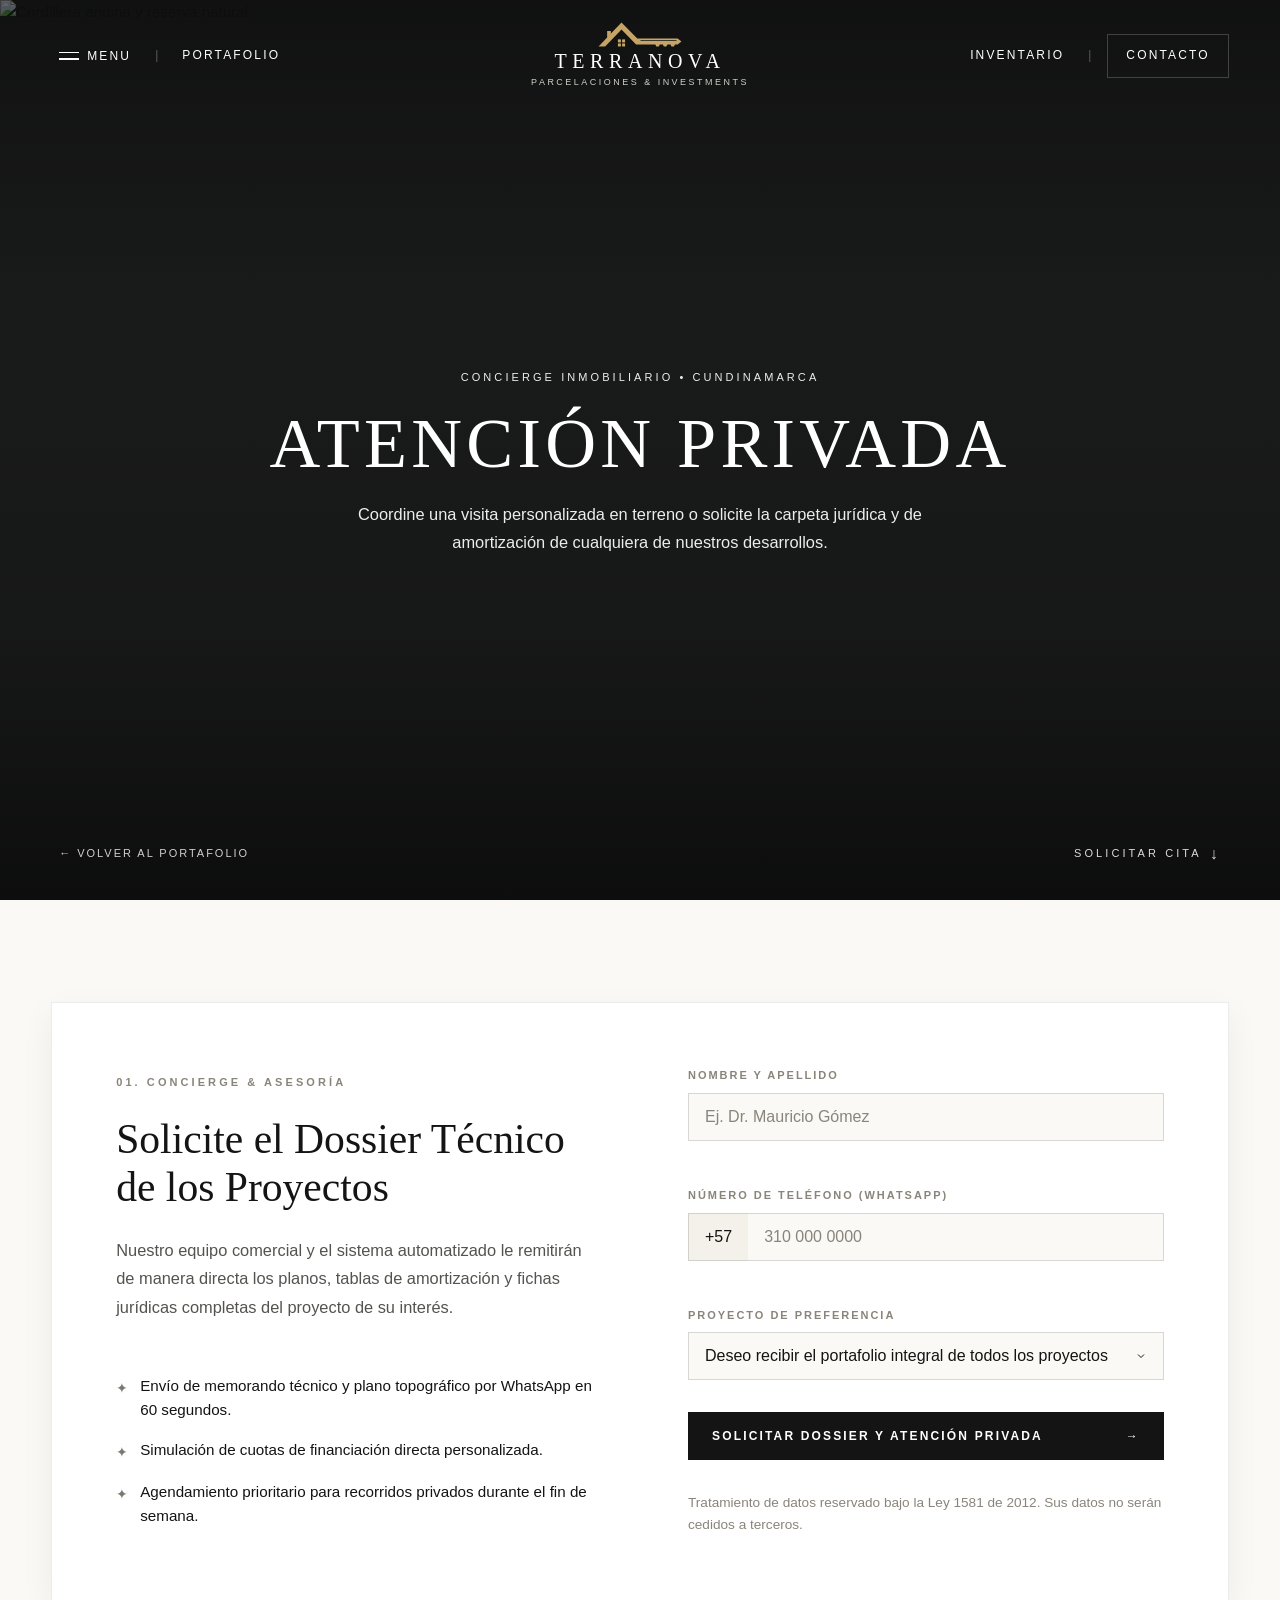
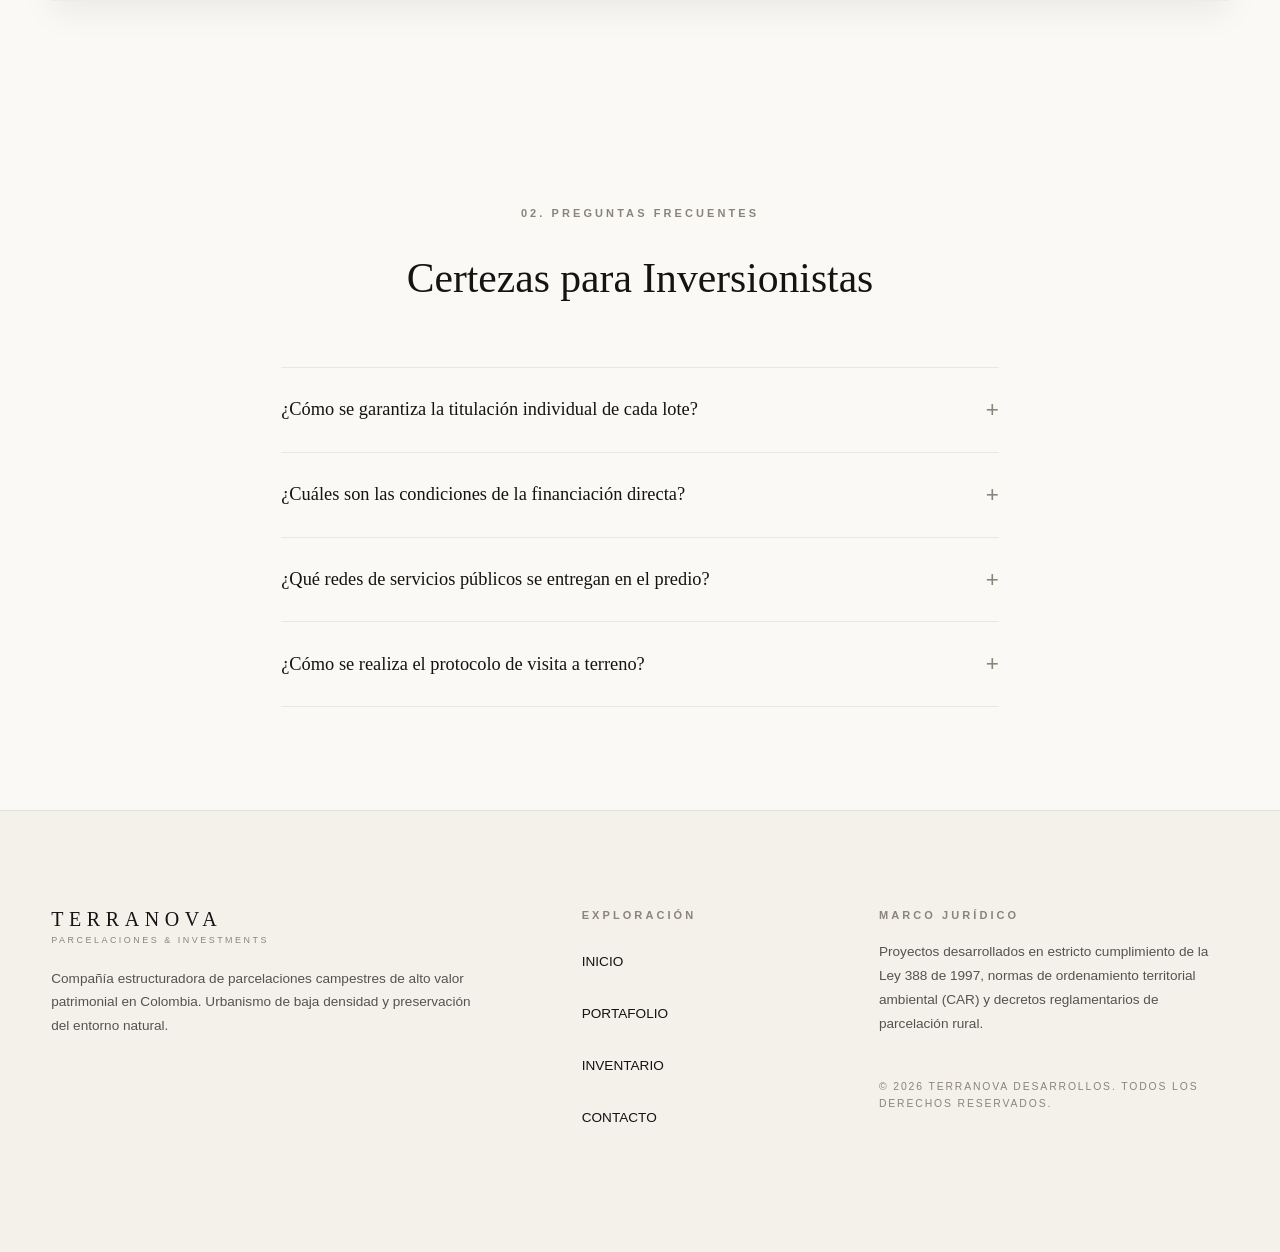
==== commit 241bd8cd: "Refactor completo: 100% textos dinamicos, menu sincronizado y control.html por secciones" ====
--- a/contacto.html
+++ b/contacto.html
@@ -3,14 +3,13 @@
 <head>
   <meta charset="UTF-8">
   <meta name="viewport" content="width=device-width, initial-scale=1.0, viewport-fit=cover">
-  <meta name="description" content="Atención privada y agendamiento de recorridos en terreno para proyectos campestres Terranova Desarrollos.">
+  <meta name="description" content="Atención privada y agendamiento de recorridos en terreno para proyectos campestres.">
   <meta name="format-detection" content="telephone=no">
   <meta name="theme-color" content="#FAF9F5">
   <meta name="apple-mobile-web-app-capable" content="yes">
   <meta name="apple-mobile-web-app-status-bar-style" content="black-translucent">
   <title>CONTACTO | TERRANOVA Desarrollos Campestres</title>
 
-  <!-- Hojas de Estilo Desacopladas (Estética Quiet Luxury intacta) -->
   <link rel="stylesheet" href="css/variables.css">
   <link rel="stylesheet" href="css/base.css">
   <link rel="stylesheet" href="css/layout.css">
@@ -19,9 +18,7 @@
 </head>
 <body class="luxury-body" data-page="contact">
 
-  <!-- ========================================================================
-       1. CABECERA FLOTANTE TRANSPARENTE (Idéntica a index.html)
-       ======================================================================== -->
+  <!-- 1. CABECERA FLOTANTE TRANSPARENTE -->
   <header class="site-header-luxury" id="siteHeader" data-section="header">
     <div class="header-shell">
 
@@ -31,14 +28,14 @@
             <span class="bar-line"></span>
             <span class="bar-line"></span>
           </span>
-          <span class="menu-text-label">MENU</span>
+          <span class="menu-text-label" data-bind="navMenu">MENU</span>
         </button>
         <span class="header-divider-pipe" aria-hidden="true">|</span>
-        <a href="portafolio.html" class="header-nav-anchor">PORTAFOLIO</a>
+        <a href="portafolio.html" class="header-nav-anchor" data-bind="navPortafolio">PORTAFOLIO</a>
       </div>
 
       <div class="header-block-center">
-        <a href="index.html" class="brand-monogram-link" aria-label="Terranova - Inicio">
+        <a href="index.html" class="brand-monogram-link" aria-label="Inicio">
           <svg class="brand-compass-svg" width="28" height="28" viewBox="0 0 24 24" fill="none" stroke="currentColor" stroke-width="1.2" aria-hidden="true">
             <circle cx="12" cy="12" r="10"/>
             <polygon points="12,3 14.5,9.5 21,12 14.5,14.5 12,21 9.5,14.5 3,12 9.5,9.5 12,3" fill="currentColor" fill-opacity="0.15"/>
@@ -49,29 +46,28 @@
       </div>
 
       <div class="header-block-right">
-        <a href="inventario.html" class="header-nav-anchor">INVENTARIO</a>
+        <a href="inventario.html" class="header-nav-anchor" data-bind="navInventario">INVENTARIO</a>
         <span class="header-divider-pipe" aria-hidden="true">|</span>
-        <a href="contacto.html" class="btn-concierge-ghost">CONTACTO</a>
+        <a href="contacto.html" class="btn-concierge-ghost" data-bind="navContacto">CONTACTO</a>
       </div>
 
     </div>
 
-    <!-- Menú Desplegable Multipágina -->
     <div class="luxury-drawer-overlay" id="luxuryDrawer" aria-hidden="true">
       <div class="drawer-inner-content">
         <div class="drawer-header-bar">
-          <span class="drawer-tag">NAVEGACIÓN GENERAL</span>
+          <span class="drawer-tag" data-bind="drawerHeaderTag">NAVEGACIÓN GENERAL</span>
           <button type="button" class="btn-drawer-close" id="drawerCloseBtn" aria-label="Cerrar menú">✕</button>
         </div>
         <nav class="drawer-nav-list" aria-label="Navegación principal">
-          <a href="index.html" class="drawer-link"><span class="drawer-num">01.</span> INICIO</a>
-          <a href="portafolio.html" class="drawer-link"><span class="drawer-num">02.</span> PORTAFOLIO DE PROYECTOS</a>
-          <a href="inventario.html" class="drawer-link"><span class="drawer-num">03.</span> INVENTARIO DE UNIDADES</a>
+          <a href="index.html" class="drawer-link"><span class="drawer-num">01.</span> <span data-bind="navInicio">INICIO</span></a>
+          <a href="portafolio.html" class="drawer-link"><span class="drawer-num">02.</span> <span data-bind="navPortafolio">PORTAFOLIO DE PROYECTOS</span></a>
+          <a href="inventario.html" class="drawer-link"><span class="drawer-num">03.</span> <span data-bind="navInventario">INVENTARIO DE UNIDADES</span></a>
           <a href="#formulario-privado" class="drawer-link"><span class="drawer-num">04.</span> SOLICITAR DOSSIER</a>
           <a href="#faq" class="drawer-link"><span class="drawer-num">05.</span> PREGUNTAS FRECUENTES</a>
         </nav>
         <div class="drawer-footer-meta">
-          <p><span data-bind="brandName">TERRANOVA</span> • Cundinamarca, Colombia</p>
+          <p><span data-bind="brandName">TERRANOVA</span> • <span data-bind="officeAddress">Cundinamarca, Colombia</span></p>
         </div>
       </div>
     </div>
@@ -79,26 +75,23 @@
 
   <main id="mainContent">
 
-    <!-- ========================================================================
-         2. HERO DE CONTACTO PRIVADO (Equivalente a /contact/ en Discovery)
-         ======================================================================== -->
+    <!-- 2. HERO DE CONTACTO PRIVADO -->
     <section class="hero-cinematic-100vh" id="inicio" data-section="hero">
       <div class="hero-backdrop-container">
         <div class="hero-media-wrapper">
           <img src="https://images.unsplash.com/photo-1470071459604-3b5ec3a7fe05?auto=format&fit=crop&w=1920&q=80"
                alt="Cordillera andina y reserva natural"
-               class="hero-media-cover">
+               class="hero-media-cover"
+               id="contactHeroImg">
         </div>
         <div class="hero-vignette-overlay" aria-hidden="true"></div>
       </div>
 
       <div class="hero-forefront-content">
         <div class="hero-editorial-group">
-          <span class="hero-kicker-label">CONCIERGE INMOBILIARIO • CUNDINAMARCA</span>
-          <h1 class="hero-serif-title">
-            ATENCIÓN PRIVADA
-          </h1>
-          <p class="hero-tagline-text">
+          <span class="hero-kicker-label" data-bind="contactKicker">CONCIERGE INMOBILIARIO • CUNDINAMARCA</span>
+          <h1 class="hero-serif-title" data-bind="contactTitle">ATENCIÓN PRIVADA</h1>
+          <p class="hero-tagline-text" data-bind="contactSubtitle">
             Coordine una visita personalizada en terreno o solicite la carpeta jurídica y de amortización de cualquiera de nuestros desarrollos.
           </p>
         </div>
@@ -106,7 +99,7 @@
 
       <div class="hero-dock-bar">
         <div class="dock-left-controls">
-          <a href="portafolio.html" class="btn-hero-sound">← EXPLORAR PORTAFOLIO</a>
+          <a href="portafolio.html" class="btn-hero-sound" data-bind="projBackPortfolioBtn">← EXPLORAR PORTAFOLIO</a>
         </div>
         <div class="dock-right-scroll">
           <a href="#formulario-privado" class="hero-scroll-indicator" aria-label="Ir al formulario de contacto">
@@ -117,39 +110,26 @@
       </div>
     </section>
 
-    <!-- ========================================================================
-         3. FORMULARIO DE CAPTURA & DOSSIER POR WHATSAPP
-         ======================================================================== -->
+    <!-- 3. FORMULARIO DE CAPTURA & DOSSIER POR WHATSAPP -->
     <section class="concierge-inquiry-section" id="formulario-privado" data-section="capture">
       <div class="luxury-container">
         <div class="concierge-double-card">
 
           <div class="concierge-info-side">
-            <span class="section-numeric-tag">01. CONCIERGE & ASESORÍA</span>
-            <h2 class="concierge-serif-title">Solicite el Dossier Técnico de los Proyectos</h2>
-            <p class="concierge-intro-text">
+            <span class="section-numeric-tag" data-bind="contactIntroTag">01. CONCIERGE & ASESORÍA</span>
+            <h2 class="concierge-serif-title" data-bind="contactIntroTitle">Solicite el Dossier Técnico de los Proyectos</h2>
+            <p class="concierge-intro-text" data-bind="contactIntroText">
               Nuestro equipo comercial y el sistema automatizado le remitirán de manera directa los planos, tablas de amortización y fichas jurídicas completas del proyecto de su interés.
             </p>
 
-            <div class="concierge-perks-list">
-              <div class="perk-row">
-                <span class="perk-bullet">✦</span>
-                <span class="perk-desc">Envío de memorando técnico y plano topográfico por WhatsApp en 60 segundos.</span>
-              </div>
-              <div class="perk-row">
-                <span class="perk-bullet">✦</span>
-                <span class="perk-desc">Simulación de cuotas de financiación directa personalizada.</span>
-              </div>
-              <div class="perk-row">
-                <span class="perk-bullet">✦</span>
-                <span class="perk-desc">Agendamiento prioritario para recorridos privados durante el fin de semana.</span>
-              </div>
-            </div>
+            <div class="concierge-perks-list" id="contactPerksList"></div>
           </div>
 
           <div class="concierge-form-side">
             <form id="mainLeadForm" class="inquiry-clean-form" action="javascript:void(0);" novalidate>
               <input type="hidden" name="origen" value="contacto_luxury_2026">
+              <input type="text" name="website" tabindex="-1" autocomplete="off" aria-hidden="true"
+                     style="position:absolute;left:-9999px;width:1px;height:1px;opacity:0;pointer-events:none;">
 
               <div class="input-field-group">
                 <label for="leadName" class="field-label-tech">NOMBRE Y APELLIDO</label>
@@ -171,21 +151,16 @@
                 <div class="select-clean-wrap">
                   <select id="leadProject" name="proyecto" class="field-select-tech">
                     <option value="General">Deseo recibir el portafolio integral de todos los proyectos</option>
-                    <option value="Reserva del Bosque Condominio">Reserva del Bosque (Subachoque)</option>
-                    <option value="Altos del Valle Parcelación">Altos del Valle (Sopó)</option>
-                    <option value="Hacienda Las Palmas">Hacienda Las Palmas (Tabio)</option>
-                    <option value="Villas del Country Club">Villas del Country (La Calera)</option>
-                    <option value="Torre Andina Mountain Lodges">Torre Andina (Guasca)</option>
                   </select>
                 </div>
               </div>
 
               <button type="submit" id="mainSubmitButton" class="btn-submit-luxury">
-                <span class="btn-text">SOLICITAR DOSSIER Y ATENCIÓN PRIVADA</span>
+                <span class="btn-text" data-bind="contactSubmitBtn">SOLICITAR DOSSIER Y ATENCIÓN PRIVADA</span>
                 <span class="btn-arrow" aria-hidden="true">→</span>
               </button>
 
-              <p class="form-disclaimer-text">
+              <p class="form-disclaimer-text" data-bind="contactDisclaimer">
                 Tratamiento de datos reservado bajo la Ley 1581 de 2012. Sus datos no serán cedidos a terceros.
               </p>
             </form>
@@ -195,69 +170,23 @@
       </div>
     </section>
 
-    <!-- ========================================================================
-         4. PREGUNTAS FRECUENTES (02. RESOLUCIÓN DE DUDAS)
-         ======================================================================== -->
+    <!-- 4. PREGUNTAS FRECUENTES (Dinámico desde control.html) -->
     <section class="faq-luxury-section" id="faq" data-section="faq">
       <div class="luxury-container reading-width">
 
         <header class="section-editorial-header text-center-block">
-          <span class="section-numeric-tag">02. PREGUNTAS FRECUENTES</span>
-          <h2 class="section-serif-headline">Certezas para Inversionistas</h2>
+          <span class="section-numeric-tag" data-bind="contactFaqTag">02. PREGUNTAS FRECUENTES</span>
+          <h2 class="section-serif-headline" data-bind="contactFaqTitle">Certezas para Inversionistas</h2>
         </header>
 
-        <div class="faq-accordion-chassis">
-
-          <details class="faq-quiet-item">
-            <summary class="faq-quiet-header">
-              <span class="faq-question-label">¿Cómo se garantiza la titulación individual de cada lote?</span>
-              <span class="faq-toggle-cross" aria-hidden="true">+</span>
-            </summary>
-            <div class="faq-quiet-body">
-              <p>Cada desarrollo cuenta con licencia de parcelación aprobada por la autoridad de planeación municipal. Al momento de la negociación se suministra el folio de matrícula inmobiliaria individual e independiente debidamente asignado por la Oficina de Registro de Instrumentos Públicos, garantizando la titularidad del 100% del dominio.</p>
-            </div>
-          </details>
-
-          <details class="faq-quiet-item">
-            <summary class="faq-quiet-header">
-              <span class="faq-question-label">¿Cuáles son las condiciones de la financiación directa?</span>
-              <span class="faq-toggle-cross" aria-hidden="true">+</span>
-            </summary>
-            <div class="faq-quiet-body">
-              <p>El plan de financiación se pacta directamente con la empresa constructora sin estudio crediticio bancario. Se acuerda una cuota inicial y el saldo restante se distribuye en cuotas mensuales fijas en pesos durante el periodo de entrega convenido.</p>
-            </div>
-          </details>
-
-          <details class="faq-quiet-item">
-            <summary class="faq-quiet-header">
-              <span class="faq-question-label">¿Qué redes de servicios públicos se entregan en el predio?</span>
-              <span class="faq-toggle-cross" aria-hidden="true">+</span>
-            </summary>
-            <div class="faq-quiet-body">
-              <p>Los proyectos cuentan con redes eléctricas normalizadas y puntos de conexión hídrica en el lindero frontal de cada predio, además de vías de acceso estabilizadas y portería de control de acceso.</p>
-            </div>
-          </details>
-
-          <details class="faq-quiet-item">
-            <summary class="faq-quiet-header">
-              <span class="faq-question-label">¿Cómo se realiza el protocolo de visita a terreno?</span>
-              <span class="faq-toggle-cross" aria-hidden="true">+</span>
-            </summary>
-            <div class="faq-quiet-body">
-              <p>Las visitas se programan de manera personalizada de martes a domingo. Tras enviar el formulario o escribir a la línea oficial, un asesor de proyectos coordinará el punto de encuentro y le guiará en el recorrido técnico del terreno.</p>
-            </div>
-          </details>
-
-        </div>
+        <div class="faq-accordion-chassis" id="contactFaqList"></div>
 
       </div>
     </section>
 
   </main>
 
-  <!-- ========================================================================
-       5. PIE DE PÁGINA EDITORIAL
-       ======================================================================== -->
+  <!-- 5. PIE DE PÁGINA EDITORIAL -->
   <footer class="site-footer-luxury" data-section="footer">
     <div class="luxury-container">
       <div class="footer-grid-layout">
@@ -267,28 +196,28 @@
             <span class="brand-title-serif" data-bind="brandName">TERRANOVA</span>
             <span class="brand-subtitle-tech" data-bind="brandSubtitle">DESARROLLOS INMOBILIARIOS & PARCELACIONES</span>
           </div>
-          <p class="footer-manifesto-text">
+          <p class="footer-manifesto-text" data-bind="footerManifesto">
             Compañía estructuradora de parcelaciones campestres de alto valor patrimonial en Colombia. Urbanismo de baja densidad y preservación del entorno natural.
           </p>
         </div>
 
         <div class="footer-col-nav">
-          <span class="footer-label-tech">EXPLORACIÓN</span>
+          <span class="footer-label-tech" data-bind="footerNavTitle">EXPLORACIÓN</span>
           <ul class="footer-clean-menu">
-            <li><a href="index.html">Inicio</a></li>
-            <li><a href="portafolio.html">Portafolio de Proyectos</a></li>
-            <li><a href="inventario.html">Inventario de Unidades</a></li>
-            <li><a href="contacto.html">Contacto & Citas</a></li>
+            <li><a href="index.html" data-bind="navInicio">Inicio</a></li>
+            <li><a href="portafolio.html" data-bind="navPortafolio">Portafolio de Proyectos</a></li>
+            <li><a href="inventario.html" data-bind="navInventario">Inventario de Unidades</a></li>
+            <li><a href="contacto.html" data-bind="navContacto">Contacto & Citas</a></li>
           </ul>
         </div>
 
         <div class="footer-col-legal">
-          <span class="footer-label-tech">MARCO JURÍDICO</span>
-          <p class="footer-legal-copy">
+          <span class="footer-label-tech" data-bind="footerLegalTitle">MARCO JURÍDICO</span>
+          <p class="footer-legal-copy" data-bind="footerLegal">
             Proyectos desarrollados en estricto cumplimiento de la Ley 388 de 1997, normas de ordenamiento territorial ambiental (CAR) y decretos reglamentarios de parcelación rural.
           </p>
           <div class="footer-copyright-tag">
-            © 2026 <span data-bind="brandName">TERRANOVA</span> DESARROLLOS. TODOS LOS DERECHOS RESERVADOS.
+            © <span data-bind="footerCopyrightYear">2026</span> <span data-bind="brandName">TERRANOVA</span> <span data-bind="footerCopyrightSuffix">DESARROLLOS. TODOS LOS DERECHOS RESERVADOS.</span>
           </div>
         </div>
 
@@ -296,10 +225,35 @@
     </div>
   </footer>
 
-  <!-- Scripts con Carga Diferida -->
+  <script src="js/api-client.js" defer></script>
   <script src="js/config.js" defer></script>
   <script src="js/data-projects.js" defer></script>
   <script src="js/form-validation.js" defer></script>
   <script src="js/main.js" defer></script>
+  <script>
+    document.addEventListener('DOMContentLoaded', () => {
+      const populateProjectSelect = () => {
+        const select = document.getElementById('leadProject');
+        if (!select || typeof window.getProjectsData !== 'function') return;
+        const projects = window.getProjectsData().filter((p) => p && p.visible !== false);
+        const cfg = window.getSiteConfig ? window.getSiteConfig() : {};
+        const allText = (cfg.contactPage && cfg.contactPage.selectAllText) || 'Deseo recibir el portafolio integral de todos los proyectos';
+        const current = select.value;
+        select.innerHTML = `<option value="General">${allText}</option>`;
+        projects.forEach((p) => {
+          const title = p.nombre || p.name || 'Proyecto Campestre';
+          const place = p.municipio || p.location || '';
+          const opt = document.createElement('option');
+          opt.value = title;
+          opt.textContent = place ? `${title} (${place})` : title;
+          select.appendChild(opt);
+        });
+        if (current) select.value = current;
+      };
+      populateProjectSelect();
+      window.addEventListener('terranova:data-synced', populateProjectSelect);
+      window.addEventListener('terranova:config-updated', populateProjectSelect);
+    });
+  </script>
 </body>
 </html>
--- a/css/layout.css
+++ b/css/layout.css
@@ -58,7 +58,7 @@
 /* ------------------------------------------------------------------------
  * 3. CABECERA FLOTANTE TRANSPARENTE (Estándar Discovery Land Co)
  * Sobre el Hero: transparente con tipografía blanca.
- * Al hacer scroll: fondo marfil suave con tipografía grafito oscuro.
+ * Al hacer scroll: fondo marfil suave en ::before (no atrapa position:fixed del drawer).
  * ------------------------------------------------------------------------ */
 .site-header-luxury {
   position: fixed;
@@ -75,12 +75,21 @@
 }
 
 .site-header-luxury.is-scrolled {
+  background-color: transparent;
+  border-bottom: 1px solid var(--color-border-subtle);
+  padding-top: calc(var(--safe-area-top) + 12px);
+  padding-bottom: 12px;
+}
+
+.site-header-luxury.is-scrolled::before {
+  content: "";
+  position: absolute;
+  inset: 0;
+  z-index: -1;
   background-color: var(--color-bg-dock);
   backdrop-filter: blur(18px);
   -webkit-backdrop-filter: blur(18px);
-  border-bottom: 1px solid var(--color-border-subtle);
-  padding-top: calc(var(--safe-area-top) + 12px);
-  padding-bottom: 12px;
+  pointer-events: none;
 }
 
 .header-shell {
@@ -289,14 +298,18 @@
 }
 
 /* ------------------------------------------------------------------------
- * 4. DRAWER MINIMALISTA PANTALLA COMPLETA (Luminoso Marfil / Grafito)
+ * 4. DRAWER MINIMALISTA PANTALLA COMPLETA (Fondo Sólido 100dvh)
  * ------------------------------------------------------------------------ */
 .luxury-drawer-overlay {
   position: fixed;
   inset: 0;
+  width: 100vw;
+  height: 100vh;
+  height: 100dvh;
   z-index: var(--z-drawer-overlay);
-  background-color: var(--color-bg-canvas);
-  color: var(--color-text-main);
+  background-color: var(--color-bg-canvas, #FAF9F5);
+  color: var(--color-text-main);
+  overflow-y: auto;
   opacity: 0;
   visibility: hidden;
   pointer-events: none;
@@ -314,7 +327,7 @@
   flex-direction: column;
   justify-content: space-between;
   width: 100%;
-  height: 100%;
+  min-height: 100%;
   max-width: var(--container-max-width);
   margin-inline: auto;
   padding: calc(var(--safe-area-top) + var(--space-xl)) var(--container-padding) calc(var(--safe-area-bottom) + var(--space-xl));
@@ -405,7 +418,6 @@
 
 /* ------------------------------------------------------------------------
  * 5. HERO CINEMATOGRÁFICO A PANTALLA COMPLETA (100vh)
- * Con despeje obligatorio superior (--header-clearance) contra colisiones.
  * ------------------------------------------------------------------------ */
 .hero-cinematic-100vh {
   position: relative;
@@ -749,7 +761,7 @@
   line-height: var(--leading-relaxed);
 }
 
-/* Chassis de Video 16:9 (Corrección de capas para centrado perfecto del botón Play) */
+/* Chassis de Video 16:9 */
 .cinema-screen-chassis {
   width: 100%;
   max-width: 1200px;
@@ -982,7 +994,6 @@
   text-transform: uppercase;
 }
 
-/* Directiva 4: inputs a 16px para iOS Safari y altura >= 48px */
 .field-input-tech,
 .field-select-tech {
   width: 100%;
